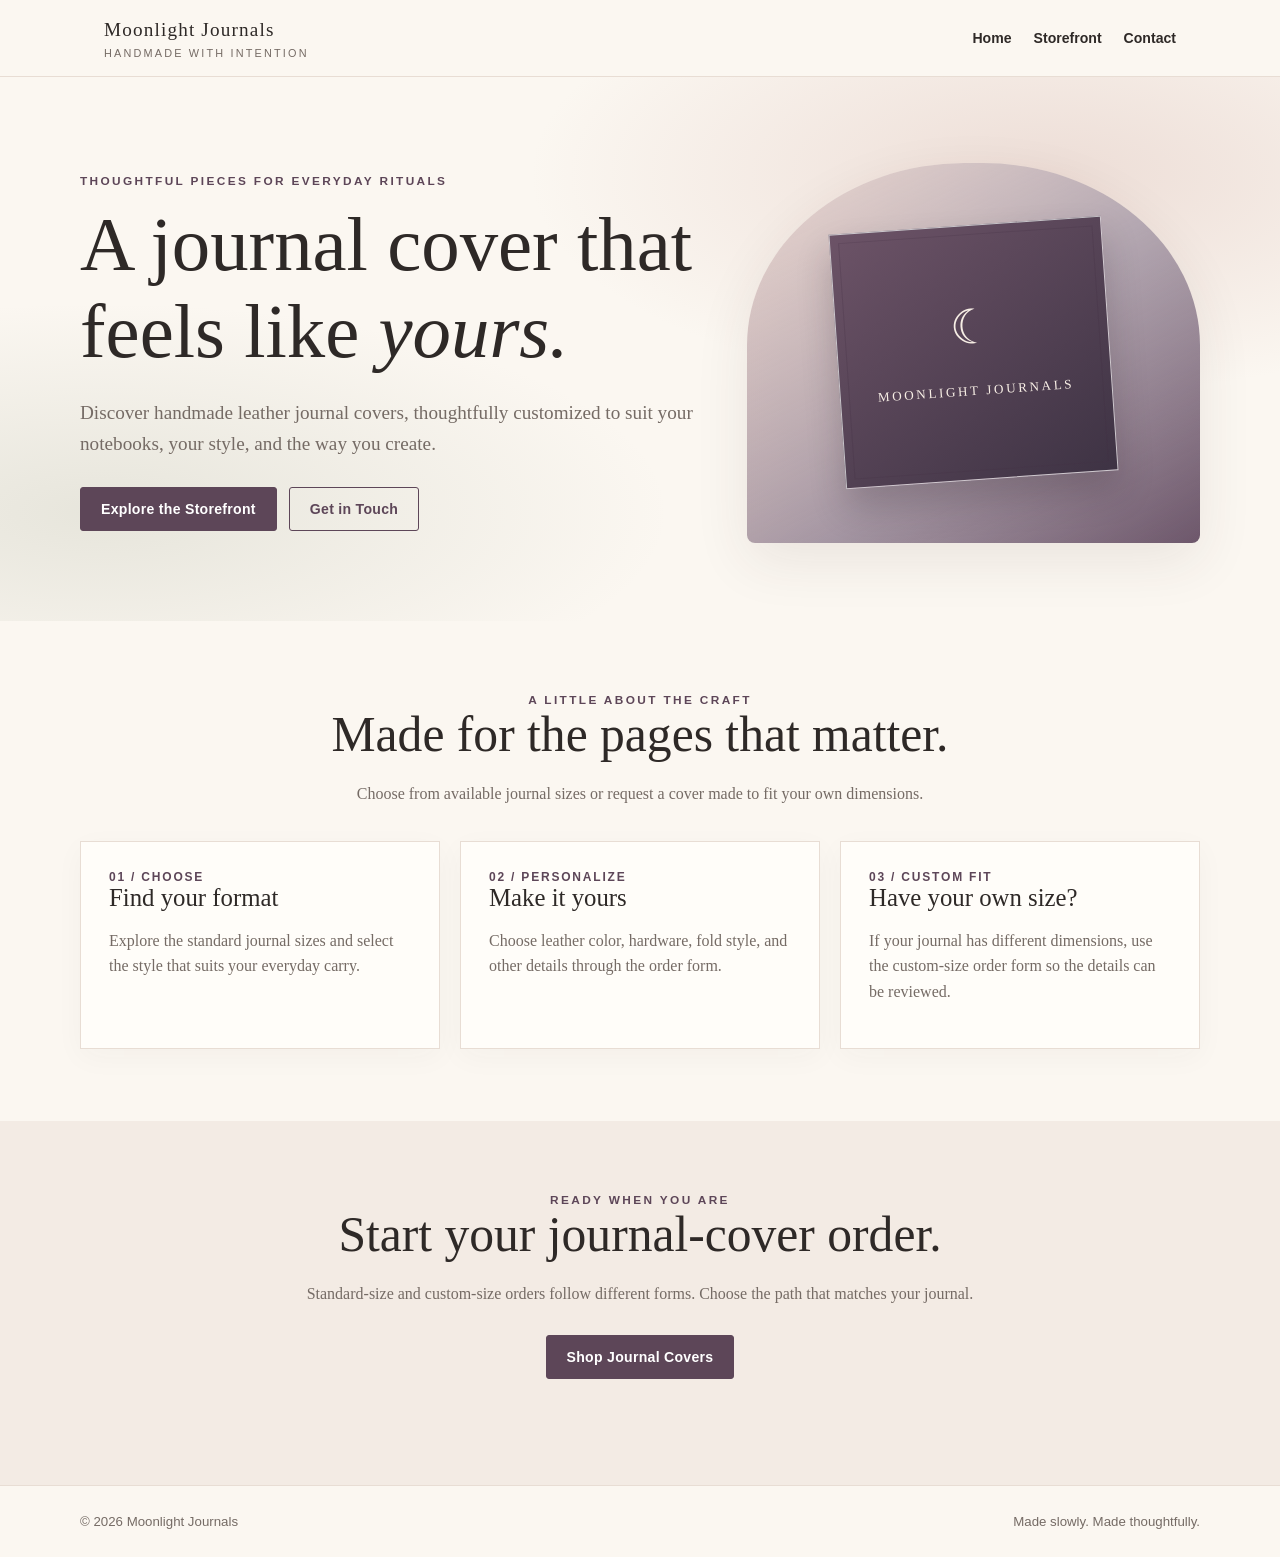
==== index.html @ db6a47b8 "Add files via upload" ====
<!DOCTYPE html>
<html lang="en">
<head>
  <meta charset="UTF-8">
  <meta name="viewport" content="width=device-width, initial-scale=1">
  <meta name="description" content="Handmade leather journal covers from Moonlight Journals.">
  <title>Home | Moonlight Journals</title>
  <link rel="stylesheet" href="styles.css">
</head>
<body>
  <header class="site-header">
    <div class="nav-wrap">
      <a class="brand" href="index.html">Moonlight Journals<small>Handmade with intention</small></a>
      <nav aria-label="Main navigation"><a href="index.html" aria-current="page">Home</a>
<a href="storefront.html">Storefront</a>
<a href="contact.html">Contact</a></nav>
    </div>
  </header>
  <main>

    <section class="hero">
      <div class="container hero-grid">
        <div>
          <div class="eyebrow">Thoughtful pieces for everyday rituals</div>
          <h1>A journal cover that feels like <em>yours.</em></h1>
          <p class="lead">Discover handmade leather journal covers, thoughtfully customized to suit your notebooks, your style, and the way you create.</p>
          <div class="button-row">
            <a class="button" href="storefront.html">Explore the Storefront</a>
            <a class="button secondary" href="contact.html">Get in Touch</a>
          </div>
        </div>
        <div class="hero-art" aria-label="Decorative illustration of a leather journal cover">
          <div class="art-card"><div><span class="moon">☾</span><br><span>Moonlight Journals</span></div></div>
        </div>
      </div>
    </section>
    <section class="section">
      <div class="container">
        <div class="section-heading">
          <div class="eyebrow">A little about the craft</div>
          <h2>Made for the pages that matter.</h2>
          <p>Choose from available journal sizes or request a cover made to fit your own dimensions.</p>
        </div>
        <div class="cards">
          <article class="card"><div class="number">01 / CHOOSE</div><h3>Find your format</h3><p>Explore the standard journal sizes and select the style that suits your everyday carry.</p></article>
          <article class="card"><div class="number">02 / PERSONALIZE</div><h3>Make it yours</h3><p>Choose leather color, hardware, fold style, and other details through the order form.</p></article>
          <article class="card"><div class="number">03 / CUSTOM FIT</div><h3>Have your own size?</h3><p>If your journal has different dimensions, use the custom-size order form so the details can be reviewed.</p></article>
        </div>
      </div>
    </section>
    <section class="section soft">
      <div class="container section-heading">
        <div class="eyebrow">Ready when you are</div>
        <h2>Start your journal-cover order.</h2>
        <p>Standard-size and custom-size orders follow different forms. Choose the path that matches your journal.</p>
        <div class="button-row" style="justify-content:center">
          <a class="button" href="storefront.html">Shop Journal Covers</a>
        </div>
      </div>
    </section>

  </main>
  <footer>
    <div class="container footer-inner">
      <span>© <span id="year"></span> Moonlight Journals</span>
      <span>Made slowly. Made thoughtfully.</span>
    </div>
  </footer>
  <script>document.getElementById("year").textContent = new Date().getFullYear();</script>
</body>
</html>
---- styles.css ----
:root {
  --ink: #2e2927;
  --muted: #756b65;
  --paper: #fbf7f1;
  --card: #fffdf9;
  --plum: #5d4658;
  --plum-dark: #453344;
  --rose: #d9b9b1;
  --line: #e8ddd4;
  --sage: #a7ad98;
  --shadow: 0 18px 55px rgba(62, 43, 49, .09);
}
* { box-sizing: border-box; }
html { scroll-behavior: smooth; }
body {
  margin: 0; color: var(--ink); background: var(--paper);
  font-family: Georgia, "Times New Roman", serif; line-height: 1.6;
}
a { color: inherit; }
.site-header {
  position: sticky; top: 0; z-index: 10; background: rgba(251,247,241,.96);
  border-bottom: 1px solid var(--line); backdrop-filter: blur(12px);
}
.nav-wrap {
  max-width: 1120px; margin: auto; padding: 15px 24px;
  display: flex; align-items: center; justify-content: space-between; gap: 24px;
}
.brand { text-decoration: none; font-size: 1.2rem; letter-spacing: .06em; }
.brand small { display: block; font:  .68rem/1.4 Arial, sans-serif; color: var(--muted); letter-spacing: .2em; text-transform: uppercase; }
nav { display: flex; gap: 22px; flex-wrap: wrap; }
nav a { text-decoration: none; font: 600 .88rem Arial, sans-serif; }
nav a:hover, a:hover { color: var(--plum); }
main { min-height: 65vh; }
.container { width: min(1120px, calc(100% - 40px)); margin: auto; }
.hero {
  padding: 86px 0 78px;
  background: radial-gradient(ellipse at 82% 18%, rgba(217,185,177,.42), transparent 35%),
              radial-gradient(ellipse at 8% 80%, rgba(167,173,152,.24), transparent 34%);
}
.hero-grid { display: grid; grid-template-columns: 1.15fr .85fr; gap: 54px; align-items: center; }
.eyebrow { color: var(--plum); font: 700 .74rem Arial, sans-serif; letter-spacing: .2em; text-transform: uppercase; }
h1, h2, h3 { font-weight: 400; line-height: 1.13; }
h1 { font-size: clamp(2.6rem, 6vw, 5.1rem); margin: 14px 0 22px; }
h2 { font-size: clamp(2rem, 4vw, 3.1rem); margin: 0 0 18px; }
h3 { font-size: 1.55rem; margin: 0 0 10px; }
.lead { font-size: 1.2rem; color: var(--muted); max-width: 620px; }
.button-row { display: flex; flex-wrap: wrap; gap: 12px; margin-top: 28px; }
.button {
  display: inline-flex; align-items: center; justify-content: center; gap: 8px;
  padding: 13px 20px; border-radius: 3px; border: 1px solid var(--plum);
  background: var(--plum); color: white; text-decoration: none;
  font: 700 .88rem Arial, sans-serif; letter-spacing: .02em; cursor: pointer;
}
.button:hover { background: var(--plum-dark); color: white; }
.button.secondary { background: transparent; color: var(--plum); }
.button.secondary:hover { background: #f1e7e2; }
.hero-art {
  min-height: 380px; border-radius: 48% 48% 8px 8px;
  background: linear-gradient(155deg, rgba(255,253,249,.45), rgba(93,70,88,.1)),
              radial-gradient(circle at 50% 36%, #ead9cf 0 18%, transparent 18.5%),
              linear-gradient(135deg, #d9b9b1, #9c8c9b 55%, #6f596d);
  display: grid; place-items: center; padding: 26px; box-shadow: var(--shadow);
}
.art-card {
  width: 68%; min-height: 255px; padding: 24px; border: 1px solid rgba(255,255,255,.7);
  outline: 1px solid rgba(69,51,68,.25); outline-offset: -10px;
  background: linear-gradient(145deg, #6c5367, #3e3344);
  color: #f7eee5; display: grid; place-items: center; text-align: center;
  box-shadow: 0 20px 35px rgba(36,24,34,.22); transform: rotate(-4deg);
}
.moon { font-size: 3rem; display: block; line-height: 1; }
.art-card span:last-child { font-size: .82rem; letter-spacing: .2em; text-transform: uppercase; }
.section { padding: 72px 0; }
.section.soft { background: #f3ebe4; }
.section-heading { max-width: 680px; margin: 0 auto 34px; text-align: center; }
.section-heading p { color: var(--muted); }
.cards { display: grid; grid-template-columns: repeat(3, 1fr); gap: 20px; }
.card {
  background: var(--card); border: 1px solid var(--line); padding: 28px;
  box-shadow: 0 8px 28px rgba(62,43,49,.035);
}
.card .number { color: var(--plum); font: 700 .75rem Arial, sans-serif; letter-spacing: .15em; }
.card p { color: var(--muted); }
.page-intro { padding: 64px 0 36px; }
.page-intro h1 { font-size: clamp(2.5rem, 5vw, 4.2rem); }
.page-intro p { color: var(--muted); max-width: 700px; font-size: 1.1rem; }
.notice {
  border-left: 4px solid var(--rose); padding: 16px 20px; background: #f4ebe5;
  color: #55464b; margin: 22px 0;
}
.order-grid { display: grid; grid-template-columns: repeat(2, 1fr); gap: 22px; margin: 25px 0 70px; }
.order-card { padding: 34px; border: 1px solid var(--line); background: var(--card); box-shadow: var(--shadow); }
.order-card p { color: var(--muted); }
.pill { display: inline-block; padding: 5px 10px; border-radius: 100px; background: #eee4eb; color: var(--plum); font: 700 .72rem Arial, sans-serif; letter-spacing: .07em; text-transform: uppercase; }
.form-shell { margin: 10px 0 70px; border: 1px solid var(--line); background: white; box-shadow: var(--shadow); overflow: hidden; border-radius: 8px; }
.form-shell iframe { display: block; width: 100%; min-height: 1200px; border: 0; }
.form-help { padding: 18px 22px; background: #f3ebe4; color: var(--muted); }
.contact-grid { display: grid; grid-template-columns: .8fr 1.2fr; gap: 24px; margin: 20px 0 70px; }
.contact-card { background: var(--card); border: 1px solid var(--line); padding: 30px; }
.contact-link { display: block; margin: 12px 0; font-family: Arial, sans-serif; overflow-wrap: anywhere; }
footer { border-top: 1px solid var(--line); padding: 28px 0; color: var(--muted); font: .83rem Arial, sans-serif; }
.footer-inner { display: flex; justify-content: space-between; flex-wrap: wrap; gap: 12px; }
.small { font: .82rem/1.6 Arial, sans-serif; color: var(--muted); }
@media (max-width: 760px) {
  .nav-wrap { align-items: flex-start; flex-direction: column; gap: 12px; }
  nav { gap: 15px; }
  .hero { padding: 55px 0; }
  .hero-grid, .cards, .order-grid, .contact-grid { grid-template-columns: 1fr; }
  .hero-art { min-height: 300px; }
  .art-card { min-height: 220px; }
  .section { padding: 52px 0; }
  .form-shell iframe { min-height: 1450px; }
}
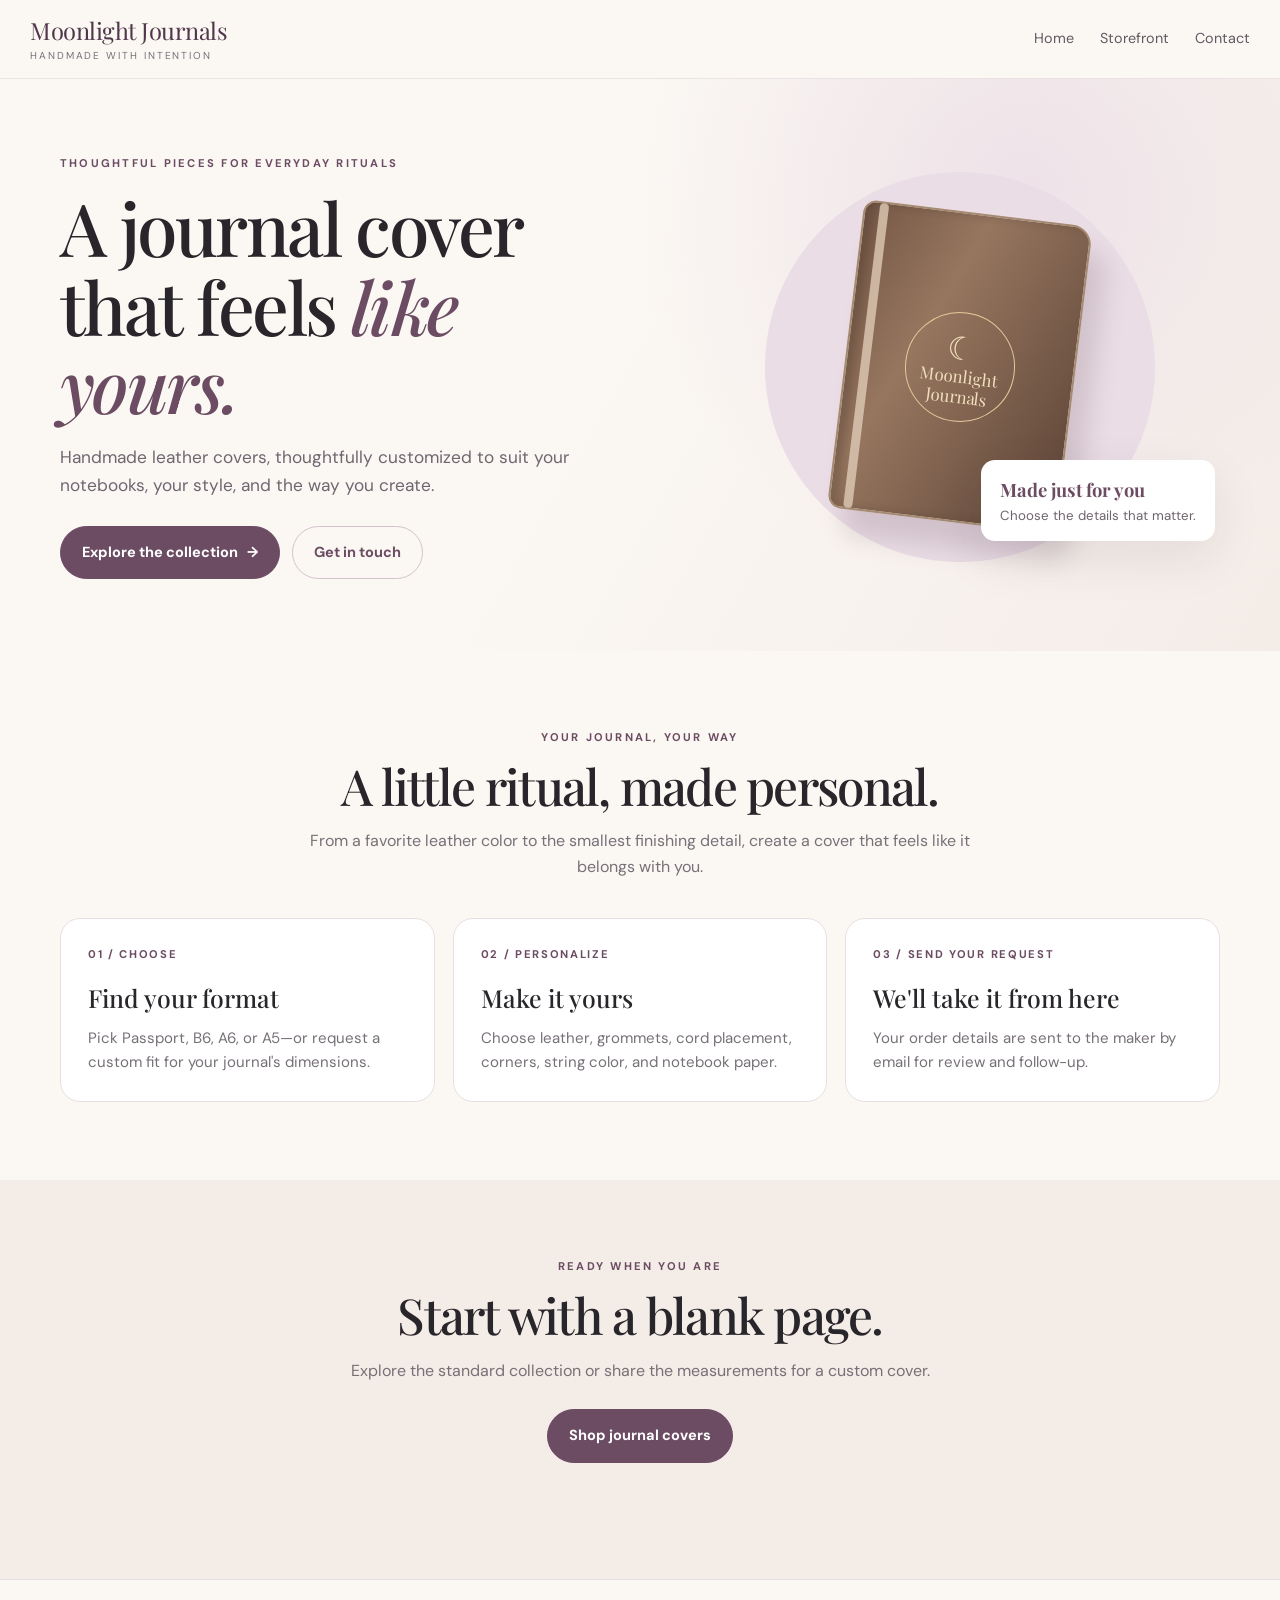
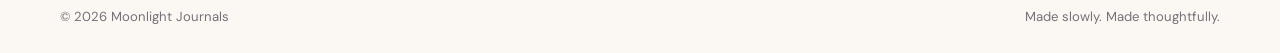
==== commit a3bfcefa: "Add files via upload" ====
--- a/index.html
+++ b/index.html
@@ -1,71 +1 @@
-<!DOCTYPE html>
-<html lang="en">
-<head>
-  <meta charset="UTF-8">
-  <meta name="viewport" content="width=device-width, initial-scale=1">
-  <meta name="description" content="Handmade leather journal covers from Moonlight Journals.">
-  <title>Home | Moonlight Journals</title>
-  <link rel="stylesheet" href="styles.css">
-</head>
-<body>
-  <header class="site-header">
-    <div class="nav-wrap">
-      <a class="brand" href="index.html">Moonlight Journals<small>Handmade with intention</small></a>
-      <nav aria-label="Main navigation"><a href="index.html" aria-current="page">Home</a>
-<a href="storefront.html">Storefront</a>
-<a href="contact.html">Contact</a></nav>
-    </div>
-  </header>
-  <main>
-
-    <section class="hero">
-      <div class="container hero-grid">
-        <div>
-          <div class="eyebrow">Thoughtful pieces for everyday rituals</div>
-          <h1>A journal cover that feels like <em>yours.</em></h1>
-          <p class="lead">Discover handmade leather journal covers, thoughtfully customized to suit your notebooks, your style, and the way you create.</p>
-          <div class="button-row">
-            <a class="button" href="storefront.html">Explore the Storefront</a>
-            <a class="button secondary" href="contact.html">Get in Touch</a>
-          </div>
-        </div>
-        <div class="hero-art" aria-label="Decorative illustration of a leather journal cover">
-          <div class="art-card"><div><span class="moon">☾</span><br><span>Moonlight Journals</span></div></div>
-        </div>
-      </div>
-    </section>
-    <section class="section">
-      <div class="container">
-        <div class="section-heading">
-          <div class="eyebrow">A little about the craft</div>
-          <h2>Made for the pages that matter.</h2>
-          <p>Choose from available journal sizes or request a cover made to fit your own dimensions.</p>
-        </div>
-        <div class="cards">
-          <article class="card"><div class="number">01 / CHOOSE</div><h3>Find your format</h3><p>Explore the standard journal sizes and select the style that suits your everyday carry.</p></article>
-          <article class="card"><div class="number">02 / PERSONALIZE</div><h3>Make it yours</h3><p>Choose leather color, hardware, fold style, and other details through the order form.</p></article>
-          <article class="card"><div class="number">03 / CUSTOM FIT</div><h3>Have your own size?</h3><p>If your journal has different dimensions, use the custom-size order form so the details can be reviewed.</p></article>
-        </div>
-      </div>
-    </section>
-    <section class="section soft">
-      <div class="container section-heading">
-        <div class="eyebrow">Ready when you are</div>
-        <h2>Start your journal-cover order.</h2>
-        <p>Standard-size and custom-size orders follow different forms. Choose the path that matches your journal.</p>
-        <div class="button-row" style="justify-content:center">
-          <a class="button" href="storefront.html">Shop Journal Covers</a>
-        </div>
-      </div>
-    </section>
-
-  </main>
-  <footer>
-    <div class="container footer-inner">
-      <span>© <span id="year"></span> Moonlight Journals</span>
-      <span>Made slowly. Made thoughtfully.</span>
-    </div>
-  </footer>
-  <script>document.getElementById("year").textContent = new Date().getFullYear();</script>
-</body>
-</html>
+<!doctype html><html lang="en"><head><meta charset="utf-8"><meta name="viewport" content="width=device-width,initial-scale=1"><meta name="description" content="Handmade leather journal covers, thoughtfully customized by Moonlight Journals."><title>Moonlight Journals | Handmade with intention</title><link rel="stylesheet" href="styles.css"></head><body><header class="site-header"><div class="nav-wrap"><a class="brand" href="index.html">Moonlight Journals<small>Handmade with intention</small></a><nav aria-label="Main navigation"><a href="index.html">Home</a><a href="storefront.html">Storefront</a><a href="contact.html">Contact</a></nav></div></header><main><section class="hero"><div class="container hero-grid"><div><div class="eyebrow">Thoughtful pieces for everyday rituals</div><h1 class="display">A journal cover that feels <em>like yours.</em></h1><p class="lead">Handmade leather covers, thoughtfully customized to suit your notebooks, your style, and the way you create.</p><div class="button-row"><a class="button" href="storefront.html">Explore the collection <span aria-hidden="true">→</span></a><a class="button secondary" href="contact.html">Get in touch</a></div></div><div class="hero-art" aria-label="Decorative illustration of a handmade leather journal"><div class="art-halo"></div><div class="journal-art"><div class="journal-stamp"><div><span>☾</span>Moonlight<br>Journals</div></div></div><div class="floating-note"><strong>Made just for you</strong>Choose the details that matter.</div></div></div></section><section class="section"><div class="container"><div class="section-heading"><div class="eyebrow">Your journal, your way</div><h2 class="display">A little ritual, made personal.</h2><p>From a favorite leather color to the smallest finishing detail, create a cover that feels like it belongs with you.</p></div><div class="cards"><article class="card"><div class="number">01 / CHOOSE</div><h3>Find your format</h3><p>Pick Passport, B6, A6, or A5—or request a custom fit for your journal's dimensions.</p></article><article class="card"><div class="number">02 / PERSONALIZE</div><h3>Make it yours</h3><p>Choose leather, grommets, cord placement, corners, string color, and notebook paper.</p></article><article class="card"><div class="number">03 / SEND YOUR REQUEST</div><h3>We'll take it from here</h3><p>Your order details are sent to the maker by email for review and follow-up.</p></article></div></div></section><section class="section soft"><div class="container section-heading"><div class="eyebrow">Ready when you are</div><h2 class="display">Start with a blank page.</h2><p>Explore the standard collection or share the measurements for a custom cover.</p><div class="button-row" style="justify-content:center"><a class="button" href="storefront.html">Shop journal covers</a></div></div></section></main><footer><div class="container footer-inner"><span>© <span class="year"></span> Moonlight Journals</span><span>Made slowly. Made thoughtfully.</span></div></footer><script>document.querySelectorAll('.year').forEach(el=>el.textContent=new Date().getFullYear());</script></body></html>
--- a/styles.css
+++ b/styles.css
@@ -1,113 +1,3 @@
-:root {
-  --ink: #2e2927;
-  --muted: #756b65;
-  --paper: #fbf7f1;
-  --card: #fffdf9;
-  --plum: #5d4658;
-  --plum-dark: #453344;
-  --rose: #d9b9b1;
-  --line: #e8ddd4;
-  --sage: #a7ad98;
-  --shadow: 0 18px 55px rgba(62, 43, 49, .09);
-}
-* { box-sizing: border-box; }
-html { scroll-behavior: smooth; }
-body {
-  margin: 0; color: var(--ink); background: var(--paper);
-  font-family: Georgia, "Times New Roman", serif; line-height: 1.6;
-}
-a { color: inherit; }
-.site-header {
-  position: sticky; top: 0; z-index: 10; background: rgba(251,247,241,.96);
-  border-bottom: 1px solid var(--line); backdrop-filter: blur(12px);
-}
-.nav-wrap {
-  max-width: 1120px; margin: auto; padding: 15px 24px;
-  display: flex; align-items: center; justify-content: space-between; gap: 24px;
-}
-.brand { text-decoration: none; font-size: 1.2rem; letter-spacing: .06em; }
-.brand small { display: block; font:  .68rem/1.4 Arial, sans-serif; color: var(--muted); letter-spacing: .2em; text-transform: uppercase; }
-nav { display: flex; gap: 22px; flex-wrap: wrap; }
-nav a { text-decoration: none; font: 600 .88rem Arial, sans-serif; }
-nav a:hover, a:hover { color: var(--plum); }
-main { min-height: 65vh; }
-.container { width: min(1120px, calc(100% - 40px)); margin: auto; }
-.hero {
-  padding: 86px 0 78px;
-  background: radial-gradient(ellipse at 82% 18%, rgba(217,185,177,.42), transparent 35%),
-              radial-gradient(ellipse at 8% 80%, rgba(167,173,152,.24), transparent 34%);
-}
-.hero-grid { display: grid; grid-template-columns: 1.15fr .85fr; gap: 54px; align-items: center; }
-.eyebrow { color: var(--plum); font: 700 .74rem Arial, sans-serif; letter-spacing: .2em; text-transform: uppercase; }
-h1, h2, h3 { font-weight: 400; line-height: 1.13; }
-h1 { font-size: clamp(2.6rem, 6vw, 5.1rem); margin: 14px 0 22px; }
-h2 { font-size: clamp(2rem, 4vw, 3.1rem); margin: 0 0 18px; }
-h3 { font-size: 1.55rem; margin: 0 0 10px; }
-.lead { font-size: 1.2rem; color: var(--muted); max-width: 620px; }
-.button-row { display: flex; flex-wrap: wrap; gap: 12px; margin-top: 28px; }
-.button {
-  display: inline-flex; align-items: center; justify-content: center; gap: 8px;
-  padding: 13px 20px; border-radius: 3px; border: 1px solid var(--plum);
-  background: var(--plum); color: white; text-decoration: none;
-  font: 700 .88rem Arial, sans-serif; letter-spacing: .02em; cursor: pointer;
-}
-.button:hover { background: var(--plum-dark); color: white; }
-.button.secondary { background: transparent; color: var(--plum); }
-.button.secondary:hover { background: #f1e7e2; }
-.hero-art {
-  min-height: 380px; border-radius: 48% 48% 8px 8px;
-  background: linear-gradient(155deg, rgba(255,253,249,.45), rgba(93,70,88,.1)),
-              radial-gradient(circle at 50% 36%, #ead9cf 0 18%, transparent 18.5%),
-              linear-gradient(135deg, #d9b9b1, #9c8c9b 55%, #6f596d);
-  display: grid; place-items: center; padding: 26px; box-shadow: var(--shadow);
-}
-.art-card {
-  width: 68%; min-height: 255px; padding: 24px; border: 1px solid rgba(255,255,255,.7);
-  outline: 1px solid rgba(69,51,68,.25); outline-offset: -10px;
-  background: linear-gradient(145deg, #6c5367, #3e3344);
-  color: #f7eee5; display: grid; place-items: center; text-align: center;
-  box-shadow: 0 20px 35px rgba(36,24,34,.22); transform: rotate(-4deg);
-}
-.moon { font-size: 3rem; display: block; line-height: 1; }
-.art-card span:last-child { font-size: .82rem; letter-spacing: .2em; text-transform: uppercase; }
-.section { padding: 72px 0; }
-.section.soft { background: #f3ebe4; }
-.section-heading { max-width: 680px; margin: 0 auto 34px; text-align: center; }
-.section-heading p { color: var(--muted); }
-.cards { display: grid; grid-template-columns: repeat(3, 1fr); gap: 20px; }
-.card {
-  background: var(--card); border: 1px solid var(--line); padding: 28px;
-  box-shadow: 0 8px 28px rgba(62,43,49,.035);
-}
-.card .number { color: var(--plum); font: 700 .75rem Arial, sans-serif; letter-spacing: .15em; }
-.card p { color: var(--muted); }
-.page-intro { padding: 64px 0 36px; }
-.page-intro h1 { font-size: clamp(2.5rem, 5vw, 4.2rem); }
-.page-intro p { color: var(--muted); max-width: 700px; font-size: 1.1rem; }
-.notice {
-  border-left: 4px solid var(--rose); padding: 16px 20px; background: #f4ebe5;
-  color: #55464b; margin: 22px 0;
-}
-.order-grid { display: grid; grid-template-columns: repeat(2, 1fr); gap: 22px; margin: 25px 0 70px; }
-.order-card { padding: 34px; border: 1px solid var(--line); background: var(--card); box-shadow: var(--shadow); }
-.order-card p { color: var(--muted); }
-.pill { display: inline-block; padding: 5px 10px; border-radius: 100px; background: #eee4eb; color: var(--plum); font: 700 .72rem Arial, sans-serif; letter-spacing: .07em; text-transform: uppercase; }
-.form-shell { margin: 10px 0 70px; border: 1px solid var(--line); background: white; box-shadow: var(--shadow); overflow: hidden; border-radius: 8px; }
-.form-shell iframe { display: block; width: 100%; min-height: 1200px; border: 0; }
-.form-help { padding: 18px 22px; background: #f3ebe4; color: var(--muted); }
-.contact-grid { display: grid; grid-template-columns: .8fr 1.2fr; gap: 24px; margin: 20px 0 70px; }
-.contact-card { background: var(--card); border: 1px solid var(--line); padding: 30px; }
-.contact-link { display: block; margin: 12px 0; font-family: Arial, sans-serif; overflow-wrap: anywhere; }
-footer { border-top: 1px solid var(--line); padding: 28px 0; color: var(--muted); font: .83rem Arial, sans-serif; }
-.footer-inner { display: flex; justify-content: space-between; flex-wrap: wrap; gap: 12px; }
-.small { font: .82rem/1.6 Arial, sans-serif; color: var(--muted); }
-@media (max-width: 760px) {
-  .nav-wrap { align-items: flex-start; flex-direction: column; gap: 12px; }
-  nav { gap: 15px; }
-  .hero { padding: 55px 0; }
-  .hero-grid, .cards, .order-grid, .contact-grid { grid-template-columns: 1fr; }
-  .hero-art { min-height: 300px; }
-  .art-card { min-height: 220px; }
-  .section { padding: 52px 0; }
-  .form-shell iframe { min-height: 1450px; }
-}
+@import url('https://fonts.googleapis.com/css2?family=DM+Sans:wght@400;500;600;700&family=Playfair+Display:ital,wght@0,500;0,600;1,500;1,600&display=swap');
+:root{--ink:#29262b;--muted:#777078;--plum:#6c4c63;--plum-dark:#51374b;--rose:#eadde5;--paper:#fbf8f4;--cream:#f3ece4;--sage:#718779;--line:#e7dfe3;--white:#fff;--gold:#c8a66b;--shadow:0 18px 50px rgba(56,38,51,.09)}
+*{box-sizing:border-box}html{scroll-behavior:smooth}body{margin:0;background:var(--paper);color:var(--ink);font-family:'DM Sans',sans-serif;line-height:1.6}a{color:inherit}button,input,select,textarea{font:inherit}img{max-width:100%}.container{width:min(1160px,calc(100% - 40px));margin-inline:auto}.site-header{position:sticky;top:0;z-index:20;background:rgba(251,248,244,.93);backdrop-filter:blur(14px);border-bottom:1px solid rgba(108,76,99,.12)}.nav-wrap{width:min(1220px,calc(100% - 40px));margin:auto;min-height:78px;display:flex;align-items:center;justify-content:space-between;gap:24px}.brand{font-family:'Playfair Display',serif;font-size:1.48rem;text-decoration:none;line-height:1.15;color:var(--plum-dark);letter-spacing:-.02em}.brand small{display:block;font-family:'DM Sans',sans-serif;font-size:.63rem;letter-spacing:.19em;text-transform:uppercase;color:var(--muted);margin-top:6px}.nav-wrap nav{display:flex;align-items:center;gap:26px}.nav-wrap nav a{text-decoration:none;font-size:.9rem;color:#625a62}.nav-wrap nav a:hover,.nav-wrap nav a[aria-current=page]{color:var(--plum);font-weight:700}.nav-cta{border:1px solid #d8c5d2;padding:10px 16px;border-radius:999px}.eyebrow{font-size:.7rem;letter-spacing:.2em;text-transform:uppercase;color:var(--plum);font-weight:700}.display{font-family:'Playfair Display',serif;font-weight:500;letter-spacing:-.035em;line-height:1.08}.button{display:inline-flex;align-items:center;justify-content:center;gap:9px;padding:14px 21px;border-radius:999px;background:var(--plum);color:#fff;text-decoration:none;border:1px solid var(--plum);font-weight:700;font-size:.91rem;cursor:pointer;transition:.2s}.button:hover{background:var(--plum-dark);transform:translateY(-1px)}.button.secondary{background:transparent;color:var(--plum);border-color:#d4c2cf}.button.secondary:hover{background:#f2e8ef}.button-row{display:flex;flex-wrap:wrap;gap:12px;margin-top:26px}.hero{padding:76px 0 72px;background:radial-gradient(circle at 80% 20%,#eee2e8 0,transparent 35%),linear-gradient(120deg,#fbf8f4 45%,#f4ece7)}.hero-grid{display:grid;grid-template-columns:1.05fr .95fr;align-items:center;gap:64px}.hero h1{font-size:clamp(3rem,5.7vw,5.4rem);margin:15px 0 20px;max-width:690px}.hero h1 em{color:var(--plum);font-weight:500}.lead{font-size:1.08rem;color:#6f6670;max-width:560px}.hero-art{min-height:400px;position:relative;display:grid;place-items:center}.art-halo{position:absolute;width:min(390px,85%);aspect-ratio:1;border-radius:50%;background:#eadde5}.journal-art{position:relative;width:230px;height:310px;border-radius:13px 20px 20px 13px;background:linear-gradient(115deg,#755846,#96765f 35%,#5d4437 100%);box-shadow:18px 25px 25px #6d536333, inset 8px 0 8px #3b2a2440;transform:rotate(7deg);display:grid;place-items:center;border:2px solid #a58a72}.journal-art:before{content:'';position:absolute;left:14px;top:0;bottom:0;width:9px;background:#dfcbb6;opacity:.8;border-radius:4px}.journal-stamp{width:110px;height:110px;border:1px solid #e4c99a;border-radius:50%;display:grid;place-items:center;color:#f1dfbc;text-align:center;font-family:'Playfair Display',serif;font-size:1.05rem;line-height:1.2}.journal-stamp span{font-size:2rem;display:block}.floating-note{position:absolute;right:1%;bottom:26px;background:white;padding:15px 19px;border-radius:14px;box-shadow:var(--shadow);font-size:.83rem;color:#6e646c}.floating-note strong{display:block;color:var(--plum);font-family:'Playfair Display',serif;font-size:1.15rem}.section{padding:78px 0}.section.soft{background:#f3ece7}.section-heading{text-align:center;max-width:680px;margin:0 auto 38px}.section-heading h2{font-size:clamp(2rem,4vw,3.1rem);margin:12px 0}.section-heading p{color:var(--muted)}.cards{display:grid;grid-template-columns:repeat(3,1fr);gap:18px}.card{padding:27px;border:1px solid var(--line);border-radius:20px;background:#fff}.number{font-size:.7rem;letter-spacing:.15em;color:var(--plum);font-weight:700}.card h3{font-family:'Playfair Display',serif;font-size:1.55rem;font-weight:500;margin:15px 0 8px}.card p{margin:0;color:var(--muted);font-size:.94rem}.page-hero{padding:54px 0 30px}.page-hero h1{font-size:clamp(2.6rem,5vw,4.1rem);margin:10px 0 12px}.page-hero p{max-width:720px;color:var(--muted)}.notice{background:#f3e9ef;border:1px solid #e6d5e1;padding:15px 18px;border-radius:14px;color:#5f4c5a;font-size:.9rem;margin-top:22px}.store-grid{display:grid;grid-template-columns:repeat(2,1fr);gap:22px;padding:24px 0 78px}.product-card{background:#fff;border:1px solid var(--line);border-radius:24px;overflow:hidden;box-shadow:0 7px 24px #46334308;display:flex;flex-direction:column}.product-visual{min-height:235px;display:grid;place-items:center;position:relative;background:linear-gradient(140deg,#eee1e7,#f7f0e9)}.product-visual.custom{background:linear-gradient(140deg,#e5e9e1,#f4eee6)}.mini-journal{width:118px;height:155px;border-radius:8px 13px 13px 8px;background:linear-gradient(120deg,#607d6b,#799582 40%,#4e6958);box-shadow:10px 15px 15px #453d3a22,inset 5px 0 4px #344d3d55;transform:rotate(-7deg);border:1px solid #90a394;position:relative}.mini-journal:before{content:'☾';position:absolute;inset:0;display:grid;place-items:center;font-size:2.6rem;color:#e8d7b0;font-family:serif}.mini-journal.brown{background:linear-gradient(120deg,#92745a,#b08e6c 40%,#74543e);border-color:#b79b7b}.mini-journal.brown:before{content:'✦'}.visual-label{position:absolute;left:20px;top:18px;font-size:.67rem;letter-spacing:.16em;text-transform:uppercase;color:#796c75}.product-body{padding:26px;display:flex;flex:1;flex-direction:column}.product-body h2{font:500 1.8rem 'Playfair Display',serif;margin:4px 0 6px}.product-body p{color:var(--muted);margin:0 0 16px}.price-list{display:grid;grid-template-columns:1fr 1fr;gap:9px;margin:6px 0 22px}.price-pill{padding:10px 12px;border-radius:10px;background:#faf6f3;border:1px solid #efe6e1;font-size:.88rem;display:flex;justify-content:space-between;gap:10px}.price-pill strong{color:var(--plum)}.product-body .button{margin-top:auto;align-self:flex-start}.small{font-size:.83rem;color:var(--muted)}footer{padding:26px 0;border-top:1px solid var(--line);color:var(--muted);font-size:.82rem}.footer-inner{display:flex;justify-content:space-between;gap:16px;flex-wrap:wrap}.form-page{padding:36px 0 80px}.checkout-layout{display:grid;grid-template-columns:minmax(0,1fr) 310px;gap:25px;align-items:start}.checkout-main{min-width:0}.checkout-heading{margin-bottom:25px}.checkout-heading h1{font:500 clamp(2.3rem,4.5vw,3.6rem) 'Playfair Display',serif;margin:7px 0}.checkout-heading p{color:var(--muted);margin:0}.steps{display:flex;align-items:center;gap:8px;margin:22px 0 0}.step-dot{width:28px;height:28px;border-radius:50%;background:#e9dce5;color:var(--plum);display:grid;place-items:center;font-size:.78rem;font-weight:700}.step-line{height:1px;width:40px;background:#d8c7d2}.form-card{background:#fff;border:1px solid var(--line);border-radius:20px;padding:clamp(20px,4vw,32px);box-shadow:0 8px 28px #48374707;margin-bottom:17px}.form-card h2{font:500 1.55rem 'Playfair Display',serif;margin:0 0 5px}.form-card .section-sub{font-size:.88rem;color:var(--muted);margin:0 0 22px}.field-grid{display:grid;grid-template-columns:1fr 1fr;gap:18px}.field{min-width:0;margin-bottom:17px}.field:last-child{margin-bottom:0}.field label,.field legend{display:block;font-size:.88rem;font-weight:700;margin-bottom:8px}.required{color:#b45262}.field input:not([type=radio]):not([type=checkbox]),.field select,.field textarea{width:100%;border:1px solid #dcd3da;border-radius:11px;padding:13px 14px;background:#fff;color:var(--ink);outline:none}.field input:focus,.field select:focus,.field textarea:focus{border-color:#98738f;box-shadow:0 0 0 3px #eadde5}.field textarea{min-height:108px;resize:vertical}.hint{font-size:.79rem;color:var(--muted);margin:7px 0 0}.option-grid{display:grid;grid-template-columns:repeat(2,minmax(0,1fr));gap:10px}.option-grid.three{grid-template-columns:repeat(3,minmax(0,1fr))}.choice{position:relative;display:flex;align-items:center;gap:10px;border:1px solid #e4dce2;border-radius:12px;padding:12px;background:#fff;cursor:pointer;min-height:48px;transition:.15s}.choice:hover{border-color:#bda5b8;background:#fdfafd}.choice:has(input:checked){border-color:var(--plum);background:#f5edf3;box-shadow:inset 0 0 0 1px var(--plum)}.choice input{accent-color:var(--plum);flex:0 0 auto}.choice .choice-copy{display:flex;flex-direction:column;line-height:1.3}.choice small{font-size:.75rem;color:var(--muted);margin-top:4px}.swatch{width:24px;height:24px;flex:0 0 24px;border-radius:50%;border:1px solid #0000001b;box-shadow:inset 0 0 0 2px #ffffff60}.swatch.square{border-radius:7px}.swatch-option{min-height:63px}.swatch-option .choice-copy{font-size:.85rem}.swatch-option input{margin-left:auto}.summary-card{position:sticky;top:100px;background:#f3ece7;border-radius:20px;padding:24px;border:1px solid #e8ddd7}.summary-card h2{font:500 1.5rem 'Playfair Display',serif;margin:0 0 17px}.summary-line{display:flex;justify-content:space-between;gap:14px;font-size:.87rem;padding:10px 0;border-bottom:1px solid #e1d4d0}.summary-line span:first-child{color:#71656c}.summary-line strong{text-align:right}.summary-total{font:500 1.4rem 'Playfair Display',serif;display:flex;justify-content:space-between;margin:17px 0 8px}.summary-card .small{line-height:1.55}.summary-card .button{width:100%;margin-top:16px}.check-row{display:flex;align-items:flex-start;gap:10px;font-size:.88rem}.check-row input{margin-top:5px;accent-color:var(--plum)}.form-actions{display:flex;justify-content:space-between;align-items:center;gap:14px;margin-top:20px}.submit-message{display:none;margin:0 0 18px;padding:15px 17px;border-radius:12px;background:#eaf1eb;border:1px solid #cbdccc;color:#3c5d47}.submit-message.error{background:#fbebeb;border-color:#e9caca;color:#8a3f48}.hidden{display:none!important}.contact-grid{display:grid;grid-template-columns:.8fr 1.2fr;gap:28px;padding-bottom:80px}.contact-panel{background:#f1e7ee;border-radius:22px;padding:30px}.contact-panel h2{font:500 1.8rem 'Playfair Display',serif}.contact-panel a{color:var(--plum)}.contact-form{background:#fff;border:1px solid var(--line);border-radius:22px;padding:30px}.sr-only{position:absolute;width:1px;height:1px;padding:0;margin:-1px;overflow:hidden;clip:rect(0,0,0,0);white-space:nowrap;border:0}.honeypot{position:absolute;left:-10000px;top:auto;width:1px;height:1px;overflow:hidden}@media(max-width:850px){.hero-grid{grid-template-columns:1fr;gap:22px}.hero-art{min-height:320px}.hero{padding-top:52px}.cards{grid-template-columns:1fr}.checkout-layout{grid-template-columns:1fr}.summary-card{position:static;order:-1}.summary-card .button{max-width:420px}.contact-grid{grid-template-columns:1fr}}@media(max-width:600px){.container,.nav-wrap{width:min(100% - 28px,1160px)}.nav-wrap{min-height:72px;align-items:flex-start;padding:13px 0;flex-direction:column;gap:10px}.nav-wrap nav{width:100%;gap:17px;overflow:auto;padding-bottom:3px}.nav-wrap nav a{font-size:.82rem;white-space:nowrap}.nav-cta{display:none}.hero h1{font-size:3.1rem}.hero-art{min-height:285px}.journal-art{width:185px;height:250px}.floating-note{right:0;bottom:4px}.section{padding:56px 0}.store-grid{grid-template-columns:1fr;padding-bottom:54px}.page-hero{padding-top:40px}.field-grid{grid-template-columns:1fr;gap:0}.option-grid.three{grid-template-columns:repeat(2,minmax(0,1fr))}.price-list{grid-template-columns:1fr}.form-page{padding-top:28px}.form-card{padding:21px 17px}.summary-card{padding:20px}.form-actions{align-items:stretch;flex-direction:column}.form-actions .button{width:100%}.footer-inner{flex-direction:column;gap:5px}}
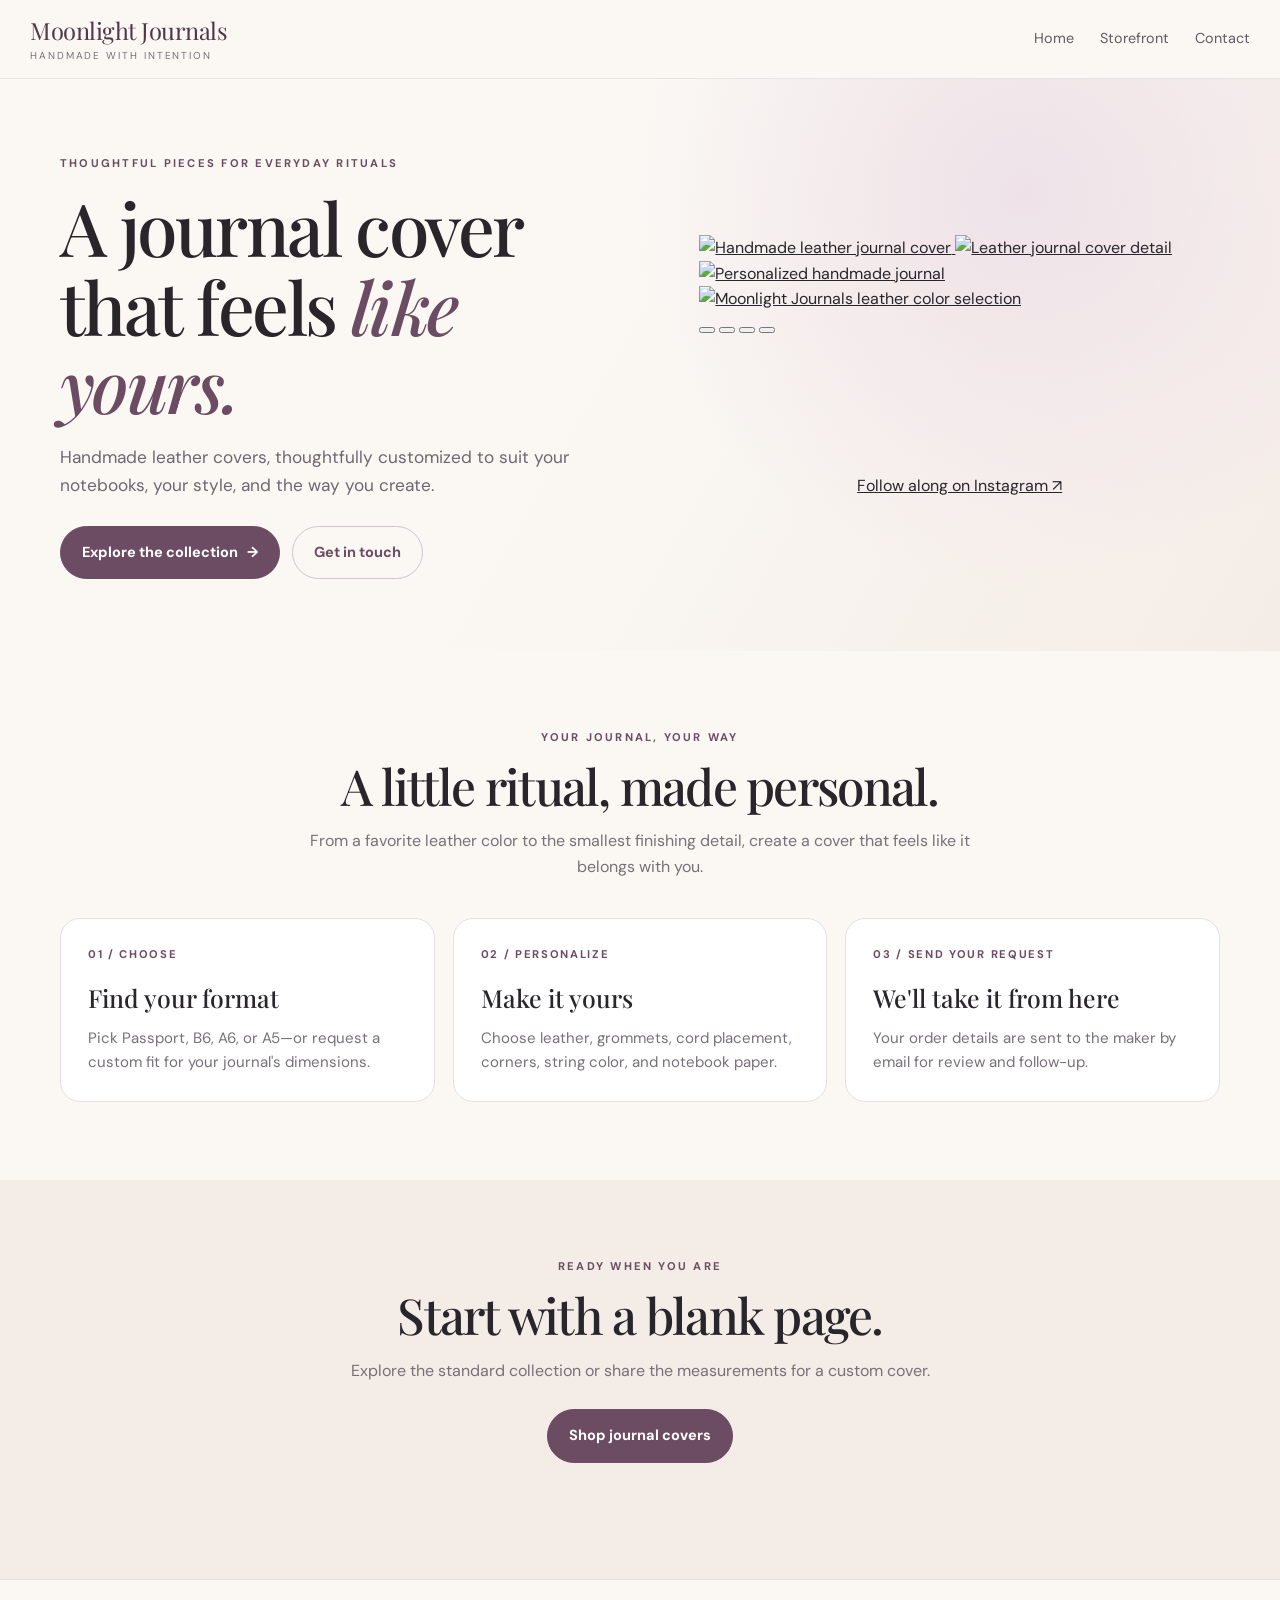
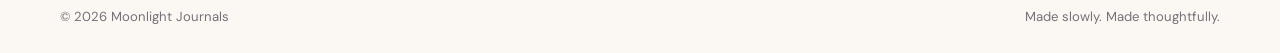
==== commit 42c93e84: "Update index.html" ====
--- a/index.html
+++ b/index.html
@@ -1 +1,216 @@
-<!doctype html><html lang="en"><head><meta charset="utf-8"><meta name="viewport" content="width=device-width,initial-scale=1"><meta name="description" content="Handmade leather journal covers, thoughtfully customized by Moonlight Journals."><title>Moonlight Journals | Handmade with intention</title><link rel="stylesheet" href="styles.css"></head><body><header class="site-header"><div class="nav-wrap"><a class="brand" href="index.html">Moonlight Journals<small>Handmade with intention</small></a><nav aria-label="Main navigation"><a href="index.html">Home</a><a href="storefront.html">Storefront</a><a href="contact.html">Contact</a></nav></div></header><main><section class="hero"><div class="container hero-grid"><div><div class="eyebrow">Thoughtful pieces for everyday rituals</div><h1 class="display">A journal cover that feels <em>like yours.</em></h1><p class="lead">Handmade leather covers, thoughtfully customized to suit your notebooks, your style, and the way you create.</p><div class="button-row"><a class="button" href="storefront.html">Explore the collection <span aria-hidden="true">→</span></a><a class="button secondary" href="contact.html">Get in touch</a></div></div><div class="hero-art" aria-label="Decorative illustration of a handmade leather journal"><div class="art-halo"></div><div class="journal-art"><div class="journal-stamp"><div><span>☾</span>Moonlight<br>Journals</div></div></div><div class="floating-note"><strong>Made just for you</strong>Choose the details that matter.</div></div></div></section><section class="section"><div class="container"><div class="section-heading"><div class="eyebrow">Your journal, your way</div><h2 class="display">A little ritual, made personal.</h2><p>From a favorite leather color to the smallest finishing detail, create a cover that feels like it belongs with you.</p></div><div class="cards"><article class="card"><div class="number">01 / CHOOSE</div><h3>Find your format</h3><p>Pick Passport, B6, A6, or A5—or request a custom fit for your journal's dimensions.</p></article><article class="card"><div class="number">02 / PERSONALIZE</div><h3>Make it yours</h3><p>Choose leather, grommets, cord placement, corners, string color, and notebook paper.</p></article><article class="card"><div class="number">03 / SEND YOUR REQUEST</div><h3>We'll take it from here</h3><p>Your order details are sent to the maker by email for review and follow-up.</p></article></div></div></section><section class="section soft"><div class="container section-heading"><div class="eyebrow">Ready when you are</div><h2 class="display">Start with a blank page.</h2><p>Explore the standard collection or share the measurements for a custom cover.</p><div class="button-row" style="justify-content:center"><a class="button" href="storefront.html">Shop journal covers</a></div></div></section></main><footer><div class="container footer-inner"><span>© <span class="year"></span> Moonlight Journals</span><span>Made slowly. Made thoughtfully.</span></div></footer><script>document.querySelectorAll('.year').forEach(el=>el.textContent=new Date().getFullYear());</script></body></html>+<!doctype html><html lang="en"><head><meta charset="utf-8">
+  <meta name="viewport" content="width=device-width,initial-scale=1">
+  <meta name="description" content="Handmade leather journal covers, thoughtfully customized by Moonlight Journals.">
+  <title>Moonlight Journals | Handmade with intention</title><link rel="stylesheet" href="styles.css"></head>
+  <body>
+    <header class="site-header"><div class="nav-wrap"><a class="brand" href="index.html">Moonlight Journals<small>Handmade with intention</small></a>
+    <nav aria-label="Main navigation"><a href="index.html">Home</a><a href="storefront.html">Storefront</a><a href="contact.html">Contact</a></nav></div>
+  </header>
+    <main><section class="hero">
+      <div class="container hero-grid"><div>
+        <div class="eyebrow">Thoughtful pieces for everyday rituals</div>
+        <h1 class="display">A journal cover that feels <em>like yours.</em></h1>
+        <p class="lead">Handmade leather covers, thoughtfully customized to suit your notebooks, your style, and the way you create.</p>
+        <div class="button-row"><a class="button" href="storefront.html">Explore the collection <span aria-hidden="true">→</span></a>
+          <a class="button secondary" href="contact.html">Get in touch</a></div></div>
+        
+
+<div class="hero-art instagram-hero">
+  <div
+    class="instagram-carousel"
+    id="instagram-carousel"
+    aria-label="Moonlight Journals photo gallery"
+  >
+    <a
+      class="instagram-slide is-active"
+      href="https://www.instagram.com/moonlightjournals.co/"
+      target="_blank"
+      rel="noopener noreferrer"
+      aria-label="View Moonlight Journals on Instagram"
+    >
+      <img
+        src="images/instagram-1.jpg"
+        alt="Handmade leather journal cover"
+      >
+    </a>
+
+    <a
+      class="instagram-slide"
+      href="https://www.instagram.com/moonlightjournals.co/"
+      target="_blank"
+      rel="noopener noreferrer"
+      aria-label="View Moonlight Journals on Instagram"
+    >
+      <img
+        src="images/instagram-2.jpg"
+        alt="Leather journal cover detail"
+      >
+    </a>
+
+    <a
+      class="instagram-slide"
+      href="https://www.instagram.com/moonlightjournals.co/"
+      target="_blank"
+      rel="noopener noreferrer"
+      aria-label="View Moonlight Journals on Instagram"
+    >
+      <img
+        src="images/instagram-3.jpg"
+        alt="Personalized handmade journal"
+      >
+    </a>
+
+    <a
+      class="instagram-slide"
+      href="https://www.instagram.com/moonlightjournals.co/"
+      target="_blank"
+      rel="noopener noreferrer"
+      aria-label="View Moonlight Journals on Instagram"
+    >
+      <img
+        src="images/instagram-4.jpg"
+        alt="Moonlight Journals leather color selection"
+      >
+    </a>
+
+    <div class="instagram-dots" aria-label="Choose a photo">
+      <button class="instagram-dot is-active"
+        type="button" aria-label="Show photo 1"
+        aria-pressed="true"></button>
+      <button class="instagram-dot"
+        type="button" aria-label="Show photo 2"
+        aria-pressed="false"></button>
+      <button class="instagram-dot"
+        type="button" aria-label="Show photo 3"
+        aria-pressed="false"></button>
+      <button class="instagram-dot"
+        type="button" aria-label="Show photo 4"
+        aria-pressed="false"></button>
+    </div>
+  </div>
+
+  <a
+    class="instagram-follow"
+    href="https://www.instagram.com/moonlightjournals.co/"
+    target="_blank"
+    rel="noopener noreferrer"
+  >
+    Follow along on Instagram ↗
+  </a>
+</div>
+
+
+        
+    </section>
+      <section class="section">
+        <div class="container">
+          <div class="section-heading">
+            <div class="eyebrow">Your journal, your way</div>
+            <h2 class="display">A little ritual, made personal.</h2>
+            <p>From a favorite leather color to the smallest finishing detail, create a cover that feels like it belongs with you.</p>
+          </div>
+          
+          <div class="cards">
+            <article class="card">
+            <div class="number">01 / CHOOSE</div>
+            <h3>Find your format</h3>
+            <p>Pick Passport, B6, A6, or A5—or request a custom fit for your journal's dimensions.</p>
+          </article>
+            
+            <article class="card">
+              <div class="number">02 / PERSONALIZE</div>
+              <h3>Make it yours</h3>
+              <p>Choose leather, grommets, cord placement, corners, string color, and notebook paper.</p>
+            </article>
+            
+            <article class="card">
+              <div class="number">03 / SEND YOUR REQUEST</div>
+              <h3>We'll take it from here</h3>
+              <p>Your order details are sent to the maker by email for review and follow-up.</p></article></div></div>
+      </section>
+      
+      <section class="section soft">
+        <div class="container section-heading">
+          <div class="eyebrow">Ready when you are</div>
+          <h2 class="display">Start with a blank page.</h2>
+          <p>Explore the standard collection or share the measurements for a custom cover.</p>
+          <div class="button-row" style="justify-content:center">
+            <a class="button" href="storefront.html">Shop journal covers</a></div></div>
+      </section>
+    </main>
+    <footer>
+      <div class="container footer-inner">
+        <span>© <span class="year"></span> Moonlight Journals</span><span>Made slowly. Made thoughtfully.</span></div>
+    </footer>
+    
+    <script>document.querySelectorAll('.year').forEach(el=>el.textContent=new Date().getFullYear());
+  (() => {
+  const carousel = document.getElementById("instagram-carousel");
+  if (!carousel) return;
+
+  const slides = Array.from(
+    carousel.querySelectorAll(".instagram-slide")
+  );
+  const dots = Array.from(
+    carousel.querySelectorAll(".instagram-dot")
+  );
+
+  if (!slides.length || slides.length !== dots.length) return;
+
+  let current = 0;
+  let timer;
+
+  function showSlide(index) {
+    current = (index + slides.length) % slides.length;
+
+    slides.forEach((slide, i) => {
+      const active = i === current;
+      slide.classList.toggle("is-active", active);
+
+      if (active) {
+        slide.removeAttribute("aria-hidden");
+      } else {
+        slide.setAttribute("aria-hidden", "true");
+      }
+    });
+
+    dots.forEach((dot, i) => {
+      const active = i === current;
+      dot.classList.toggle("is-active", active);
+      dot.setAttribute("aria-pressed", String(active));
+    });
+  }
+
+  function stopRotation() {
+    window.clearInterval(timer);
+  }
+
+  function startRotation() {
+    stopRotation();
+
+    if (
+      window.matchMedia("(prefers-reduced-motion: reduce)").matches
+    ) return;
+
+    timer = window.setInterval(() => {
+      showSlide(current + 1);
+    }, 4500);
+  }
+
+  dots.forEach((dot, index) => {
+    dot.addEventListener("click", () => {
+      showSlide(index);
+      startRotation();
+    });
+  });
+
+  carousel.addEventListener("mouseenter", stopRotation);
+  carousel.addEventListener("mouseleave", startRotation);
+  carousel.addEventListener("focusin", stopRotation);
+  carousel.addEventListener("focusout", startRotation);
+
+  showSlide(0);
+  startRotation();
+})();
+      </script>
+  </body></html>
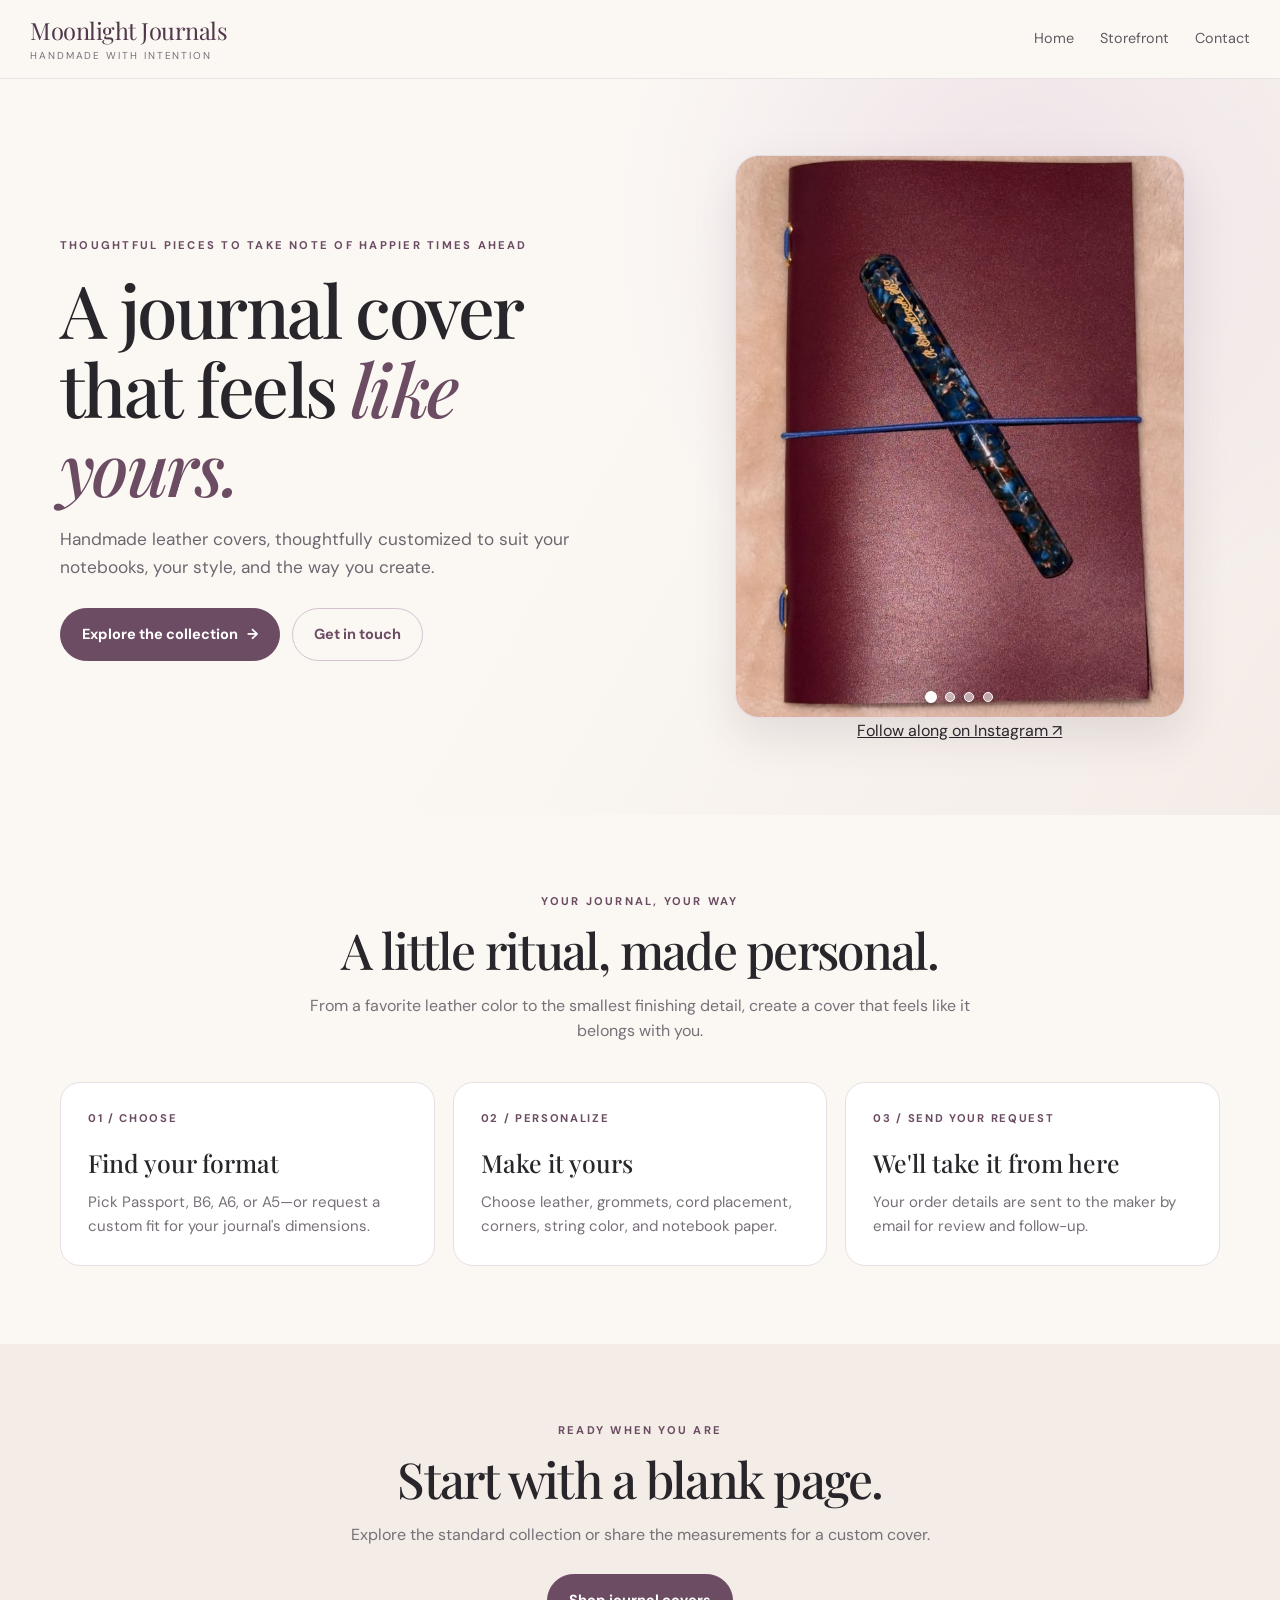
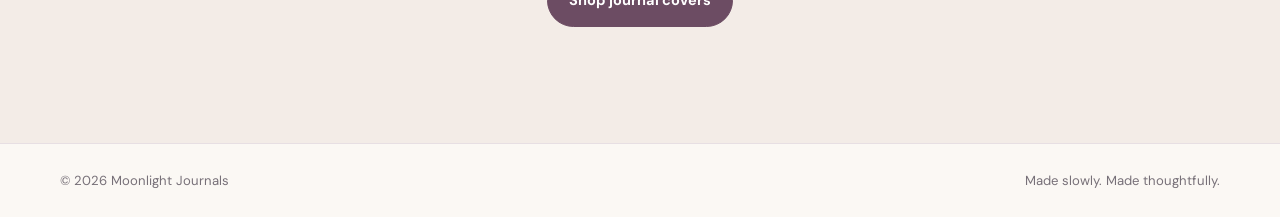
==== commit 8817cb88: "Update index.html" ====
--- a/index.html
+++ b/index.html
@@ -8,7 +8,7 @@
   </header>
     <main><section class="hero">
       <div class="container hero-grid"><div>
-        <div class="eyebrow">Thoughtful pieces for everyday rituals</div>
+        <div class="eyebrow">Thoughtful pieces to take note of happier times ahead</div>
         <h1 class="display">A journal cover that feels <em>like yours.</em></h1>
         <p class="lead">Handmade leather covers, thoughtfully customized to suit your notebooks, your style, and the way you create.</p>
         <div class="button-row"><a class="button" href="storefront.html">Explore the collection <span aria-hidden="true">→</span></a>
--- a/styles.css
+++ b/styles.css
@@ -1,3 +1,152 @@
 @import url('https://fonts.googleapis.com/css2?family=DM+Sans:wght@400;500;600;700&family=Playfair+Display:ital,wght@0,500;0,600;1,500;1,600&display=swap');
 :root{--ink:#29262b;--muted:#777078;--plum:#6c4c63;--plum-dark:#51374b;--rose:#eadde5;--paper:#fbf8f4;--cream:#f3ece4;--sage:#718779;--line:#e7dfe3;--white:#fff;--gold:#c8a66b;--shadow:0 18px 50px rgba(56,38,51,.09)}
 *{box-sizing:border-box}html{scroll-behavior:smooth}body{margin:0;background:var(--paper);color:var(--ink);font-family:'DM Sans',sans-serif;line-height:1.6}a{color:inherit}button,input,select,textarea{font:inherit}img{max-width:100%}.container{width:min(1160px,calc(100% - 40px));margin-inline:auto}.site-header{position:sticky;top:0;z-index:20;background:rgba(251,248,244,.93);backdrop-filter:blur(14px);border-bottom:1px solid rgba(108,76,99,.12)}.nav-wrap{width:min(1220px,calc(100% - 40px));margin:auto;min-height:78px;display:flex;align-items:center;justify-content:space-between;gap:24px}.brand{font-family:'Playfair Display',serif;font-size:1.48rem;text-decoration:none;line-height:1.15;color:var(--plum-dark);letter-spacing:-.02em}.brand small{display:block;font-family:'DM Sans',sans-serif;font-size:.63rem;letter-spacing:.19em;text-transform:uppercase;color:var(--muted);margin-top:6px}.nav-wrap nav{display:flex;align-items:center;gap:26px}.nav-wrap nav a{text-decoration:none;font-size:.9rem;color:#625a62}.nav-wrap nav a:hover,.nav-wrap nav a[aria-current=page]{color:var(--plum);font-weight:700}.nav-cta{border:1px solid #d8c5d2;padding:10px 16px;border-radius:999px}.eyebrow{font-size:.7rem;letter-spacing:.2em;text-transform:uppercase;color:var(--plum);font-weight:700}.display{font-family:'Playfair Display',serif;font-weight:500;letter-spacing:-.035em;line-height:1.08}.button{display:inline-flex;align-items:center;justify-content:center;gap:9px;padding:14px 21px;border-radius:999px;background:var(--plum);color:#fff;text-decoration:none;border:1px solid var(--plum);font-weight:700;font-size:.91rem;cursor:pointer;transition:.2s}.button:hover{background:var(--plum-dark);transform:translateY(-1px)}.button.secondary{background:transparent;color:var(--plum);border-color:#d4c2cf}.button.secondary:hover{background:#f2e8ef}.button-row{display:flex;flex-wrap:wrap;gap:12px;margin-top:26px}.hero{padding:76px 0 72px;background:radial-gradient(circle at 80% 20%,#eee2e8 0,transparent 35%),linear-gradient(120deg,#fbf8f4 45%,#f4ece7)}.hero-grid{display:grid;grid-template-columns:1.05fr .95fr;align-items:center;gap:64px}.hero h1{font-size:clamp(3rem,5.7vw,5.4rem);margin:15px 0 20px;max-width:690px}.hero h1 em{color:var(--plum);font-weight:500}.lead{font-size:1.08rem;color:#6f6670;max-width:560px}.hero-art{min-height:400px;position:relative;display:grid;place-items:center}.art-halo{position:absolute;width:min(390px,85%);aspect-ratio:1;border-radius:50%;background:#eadde5}.journal-art{position:relative;width:230px;height:310px;border-radius:13px 20px 20px 13px;background:linear-gradient(115deg,#755846,#96765f 35%,#5d4437 100%);box-shadow:18px 25px 25px #6d536333, inset 8px 0 8px #3b2a2440;transform:rotate(7deg);display:grid;place-items:center;border:2px solid #a58a72}.journal-art:before{content:'';position:absolute;left:14px;top:0;bottom:0;width:9px;background:#dfcbb6;opacity:.8;border-radius:4px}.journal-stamp{width:110px;height:110px;border:1px solid #e4c99a;border-radius:50%;display:grid;place-items:center;color:#f1dfbc;text-align:center;font-family:'Playfair Display',serif;font-size:1.05rem;line-height:1.2}.journal-stamp span{font-size:2rem;display:block}.floating-note{position:absolute;right:1%;bottom:26px;background:white;padding:15px 19px;border-radius:14px;box-shadow:var(--shadow);font-size:.83rem;color:#6e646c}.floating-note strong{display:block;color:var(--plum);font-family:'Playfair Display',serif;font-size:1.15rem}.section{padding:78px 0}.section.soft{background:#f3ece7}.section-heading{text-align:center;max-width:680px;margin:0 auto 38px}.section-heading h2{font-size:clamp(2rem,4vw,3.1rem);margin:12px 0}.section-heading p{color:var(--muted)}.cards{display:grid;grid-template-columns:repeat(3,1fr);gap:18px}.card{padding:27px;border:1px solid var(--line);border-radius:20px;background:#fff}.number{font-size:.7rem;letter-spacing:.15em;color:var(--plum);font-weight:700}.card h3{font-family:'Playfair Display',serif;font-size:1.55rem;font-weight:500;margin:15px 0 8px}.card p{margin:0;color:var(--muted);font-size:.94rem}.page-hero{padding:54px 0 30px}.page-hero h1{font-size:clamp(2.6rem,5vw,4.1rem);margin:10px 0 12px}.page-hero p{max-width:720px;color:var(--muted)}.notice{background:#f3e9ef;border:1px solid #e6d5e1;padding:15px 18px;border-radius:14px;color:#5f4c5a;font-size:.9rem;margin-top:22px}.store-grid{display:grid;grid-template-columns:repeat(2,1fr);gap:22px;padding:24px 0 78px}.product-card{background:#fff;border:1px solid var(--line);border-radius:24px;overflow:hidden;box-shadow:0 7px 24px #46334308;display:flex;flex-direction:column}.product-visual{min-height:235px;display:grid;place-items:center;position:relative;background:linear-gradient(140deg,#eee1e7,#f7f0e9)}.product-visual.custom{background:linear-gradient(140deg,#e5e9e1,#f4eee6)}.mini-journal{width:118px;height:155px;border-radius:8px 13px 13px 8px;background:linear-gradient(120deg,#607d6b,#799582 40%,#4e6958);box-shadow:10px 15px 15px #453d3a22,inset 5px 0 4px #344d3d55;transform:rotate(-7deg);border:1px solid #90a394;position:relative}.mini-journal:before{content:'☾';position:absolute;inset:0;display:grid;place-items:center;font-size:2.6rem;color:#e8d7b0;font-family:serif}.mini-journal.brown{background:linear-gradient(120deg,#92745a,#b08e6c 40%,#74543e);border-color:#b79b7b}.mini-journal.brown:before{content:'✦'}.visual-label{position:absolute;left:20px;top:18px;font-size:.67rem;letter-spacing:.16em;text-transform:uppercase;color:#796c75}.product-body{padding:26px;display:flex;flex:1;flex-direction:column}.product-body h2{font:500 1.8rem 'Playfair Display',serif;margin:4px 0 6px}.product-body p{color:var(--muted);margin:0 0 16px}.price-list{display:grid;grid-template-columns:1fr 1fr;gap:9px;margin:6px 0 22px}.price-pill{padding:10px 12px;border-radius:10px;background:#faf6f3;border:1px solid #efe6e1;font-size:.88rem;display:flex;justify-content:space-between;gap:10px}.price-pill strong{color:var(--plum)}.product-body .button{margin-top:auto;align-self:flex-start}.small{font-size:.83rem;color:var(--muted)}footer{padding:26px 0;border-top:1px solid var(--line);color:var(--muted);font-size:.82rem}.footer-inner{display:flex;justify-content:space-between;gap:16px;flex-wrap:wrap}.form-page{padding:36px 0 80px}.checkout-layout{display:grid;grid-template-columns:minmax(0,1fr) 310px;gap:25px;align-items:start}.checkout-main{min-width:0}.checkout-heading{margin-bottom:25px}.checkout-heading h1{font:500 clamp(2.3rem,4.5vw,3.6rem) 'Playfair Display',serif;margin:7px 0}.checkout-heading p{color:var(--muted);margin:0}.steps{display:flex;align-items:center;gap:8px;margin:22px 0 0}.step-dot{width:28px;height:28px;border-radius:50%;background:#e9dce5;color:var(--plum);display:grid;place-items:center;font-size:.78rem;font-weight:700}.step-line{height:1px;width:40px;background:#d8c7d2}.form-card{background:#fff;border:1px solid var(--line);border-radius:20px;padding:clamp(20px,4vw,32px);box-shadow:0 8px 28px #48374707;margin-bottom:17px}.form-card h2{font:500 1.55rem 'Playfair Display',serif;margin:0 0 5px}.form-card .section-sub{font-size:.88rem;color:var(--muted);margin:0 0 22px}.field-grid{display:grid;grid-template-columns:1fr 1fr;gap:18px}.field{min-width:0;margin-bottom:17px}.field:last-child{margin-bottom:0}.field label,.field legend{display:block;font-size:.88rem;font-weight:700;margin-bottom:8px}.required{color:#b45262}.field input:not([type=radio]):not([type=checkbox]),.field select,.field textarea{width:100%;border:1px solid #dcd3da;border-radius:11px;padding:13px 14px;background:#fff;color:var(--ink);outline:none}.field input:focus,.field select:focus,.field textarea:focus{border-color:#98738f;box-shadow:0 0 0 3px #eadde5}.field textarea{min-height:108px;resize:vertical}.hint{font-size:.79rem;color:var(--muted);margin:7px 0 0}.option-grid{display:grid;grid-template-columns:repeat(2,minmax(0,1fr));gap:10px}.option-grid.three{grid-template-columns:repeat(3,minmax(0,1fr))}.choice{position:relative;display:flex;align-items:center;gap:10px;border:1px solid #e4dce2;border-radius:12px;padding:12px;background:#fff;cursor:pointer;min-height:48px;transition:.15s}.choice:hover{border-color:#bda5b8;background:#fdfafd}.choice:has(input:checked){border-color:var(--plum);background:#f5edf3;box-shadow:inset 0 0 0 1px var(--plum)}.choice input{accent-color:var(--plum);flex:0 0 auto}.choice .choice-copy{display:flex;flex-direction:column;line-height:1.3}.choice small{font-size:.75rem;color:var(--muted);margin-top:4px}.swatch{width:24px;height:24px;flex:0 0 24px;border-radius:50%;border:1px solid #0000001b;box-shadow:inset 0 0 0 2px #ffffff60}.swatch.square{border-radius:7px}.swatch-option{min-height:63px}.swatch-option .choice-copy{font-size:.85rem}.swatch-option input{margin-left:auto}.summary-card{position:sticky;top:100px;background:#f3ece7;border-radius:20px;padding:24px;border:1px solid #e8ddd7}.summary-card h2{font:500 1.5rem 'Playfair Display',serif;margin:0 0 17px}.summary-line{display:flex;justify-content:space-between;gap:14px;font-size:.87rem;padding:10px 0;border-bottom:1px solid #e1d4d0}.summary-line span:first-child{color:#71656c}.summary-line strong{text-align:right}.summary-total{font:500 1.4rem 'Playfair Display',serif;display:flex;justify-content:space-between;margin:17px 0 8px}.summary-card .small{line-height:1.55}.summary-card .button{width:100%;margin-top:16px}.check-row{display:flex;align-items:flex-start;gap:10px;font-size:.88rem}.check-row input{margin-top:5px;accent-color:var(--plum)}.form-actions{display:flex;justify-content:space-between;align-items:center;gap:14px;margin-top:20px}.submit-message{display:none;margin:0 0 18px;padding:15px 17px;border-radius:12px;background:#eaf1eb;border:1px solid #cbdccc;color:#3c5d47}.submit-message.error{background:#fbebeb;border-color:#e9caca;color:#8a3f48}.hidden{display:none!important}.contact-grid{display:grid;grid-template-columns:.8fr 1.2fr;gap:28px;padding-bottom:80px}.contact-panel{background:#f1e7ee;border-radius:22px;padding:30px}.contact-panel h2{font:500 1.8rem 'Playfair Display',serif}.contact-panel a{color:var(--plum)}.contact-form{background:#fff;border:1px solid var(--line);border-radius:22px;padding:30px}.sr-only{position:absolute;width:1px;height:1px;padding:0;margin:-1px;overflow:hidden;clip:rect(0,0,0,0);white-space:nowrap;border:0}.honeypot{position:absolute;left:-10000px;top:auto;width:1px;height:1px;overflow:hidden}@media(max-width:850px){.hero-grid{grid-template-columns:1fr;gap:22px}.hero-art{min-height:320px}.hero{padding-top:52px}.cards{grid-template-columns:1fr}.checkout-layout{grid-template-columns:1fr}.summary-card{position:static;order:-1}.summary-card .button{max-width:420px}.contact-grid{grid-template-columns:1fr}}@media(max-width:600px){.container,.nav-wrap{width:min(100% - 28px,1160px)}.nav-wrap{min-height:72px;align-items:flex-start;padding:13px 0;flex-direction:column;gap:10px}.nav-wrap nav{width:100%;gap:17px;overflow:auto;padding-bottom:3px}.nav-wrap nav a{font-size:.82rem;white-space:nowrap}.nav-cta{display:none}.hero h1{font-size:3.1rem}.hero-art{min-height:285px}.journal-art{width:185px;height:250px}.floating-note{right:0;bottom:4px}.section{padding:56px 0}.store-grid{grid-template-columns:1fr;padding-bottom:54px}.page-hero{padding-top:40px}.field-grid{grid-template-columns:1fr;gap:0}.option-grid.three{grid-template-columns:repeat(2,minmax(0,1fr))}.price-list{grid-template-columns:1fr}.form-page{padding-top:28px}.form-card{padding:21px 17px}.summary-card{padding:20px}.form-actions{align-items:stretch;flex-direction:column}.form-actions .button{width:100%}.footer-inner{flex-direction:column;gap:5px}}
+
+/* Manual fading Instagram-style carousel */
+.instagram-carousel {
+  position: relative;
+  isolation: isolate;
+  width: 100%;
+  max-width: 450px;
+  aspect-ratio: 4 / 5;
+  overflow: hidden;
+  border-radius: 24px;
+  background: #eee2e8;
+  border: 1px solid #e8dce4;
+  box-shadow: 0 18px 45px rgba(72, 51, 67, 0.12);
+}
+
+.instagram-slide {
+  position: absolute;
+  inset: 0;
+  display: block;
+  opacity: 0;
+  z-index: 0;
+  pointer-events: none;
+  transition: opacity 900ms ease;
+}
+
+.instagram-slide.is-active {
+  opacity: 1;
+  z-index: 1;
+  pointer-events: auto;
+}
+
+.instagram-slide img {
+  display: block;
+  width: 100%;
+  height: 100%;
+  object-fit: cover;
+}
+
+.instagram-dots {
+  position: absolute;
+  z-index: 2;
+  bottom: 15px;
+  left: 0;
+  right: 0;
+  display: flex;
+  justify-content: center;
+  gap: 9px;
+}
+
+.instagram-dot {
+  width: 10px;
+  height: 10px;
+  padding: 0;
+  border: 1px solid white;
+  border-radius: 50%;
+  background: rgba(255, 255, 255, 0.55);
+  cursor: pointer;
+  box-shadow: 0 1px 5px rgba(0, 0, 0, 0.2);
+}
+
+.instagram-dot.is-active {
+  background: white;
+  transform: scale(1.2);
+}
+
+.instagram-dot:focus-visible {
+  outline: 2px solid var(--plum);
+  outline-offset: 4px;
+}
+
+@media (prefers-reduced-motion: reduce) {
+  .instagram-slide {
+    transition: none;
+  }
+
+  
+/* Larger color samples on both order forms */
+.swatch-option {
+  min-height: 112px;
+  padding: 15px 10px 12px;
+  display: flex;
+  flex-direction: column;
+  align-items: center;
+  justify-content: center;
+  gap: 9px;
+  text-align: center;
+  position: relative;
+}
+
+/* Larger, easy-to-see color samples */
+.swatch-option .swatch {
+  width: 48px;
+  height: 48px;
+  flex: 0 0 48px;
+  border-radius: 10px;
+  border: 1px solid rgba(0, 0, 0, 0.16);
+  box-shadow: inset 0 0 0 1px rgba(255, 255, 255, 0.22);
+}
+
+/* Keep labels legible beneath the samples */
+.swatch-option .choice-copy {
+  font-size: 0.9rem;
+  line-height: 1.25;
+  text-align: center;
+  align-items: center;
+  justify-content: center;
+  overflow-wrap: anywhere;
+}
+
+/* Keep the radio control in the upper-right corner */
+.swatch-option input[type="radio"] {
+  position: absolute;
+  top: 9px;
+  right: 9px;
+  margin: 0;
+  accent-color: var(--plum);
+}
+
+/* Make selected samples easy to identify */
+.swatch-option:has(input[type="radio"]:checked) {
+  border-color: var(--plum);
+  background: #f5edf3;
+  box-shadow: inset 0 0 0 2px var(--plum);
+}
+
+.swatch-option:has(input[type="radio"]:checked) .swatch {
+  outline: 2px solid var(--plum);
+  outline-offset: 2px;
+}
+
+/* Give long string-color lists room on smaller screens */
+@media (max-width: 600px) {
+  .option-grid.three {
+    grid-template-columns: repeat(2, minmax(0, 1fr));
+  }
+
+  .swatch-option {
+    min-height: 106px;
+  }
+
+  .swatch-option .swatch {
+    width: 44px;
+    height: 44px;
+    flex-basis: 44px;
+  }
+}
+
+}
+
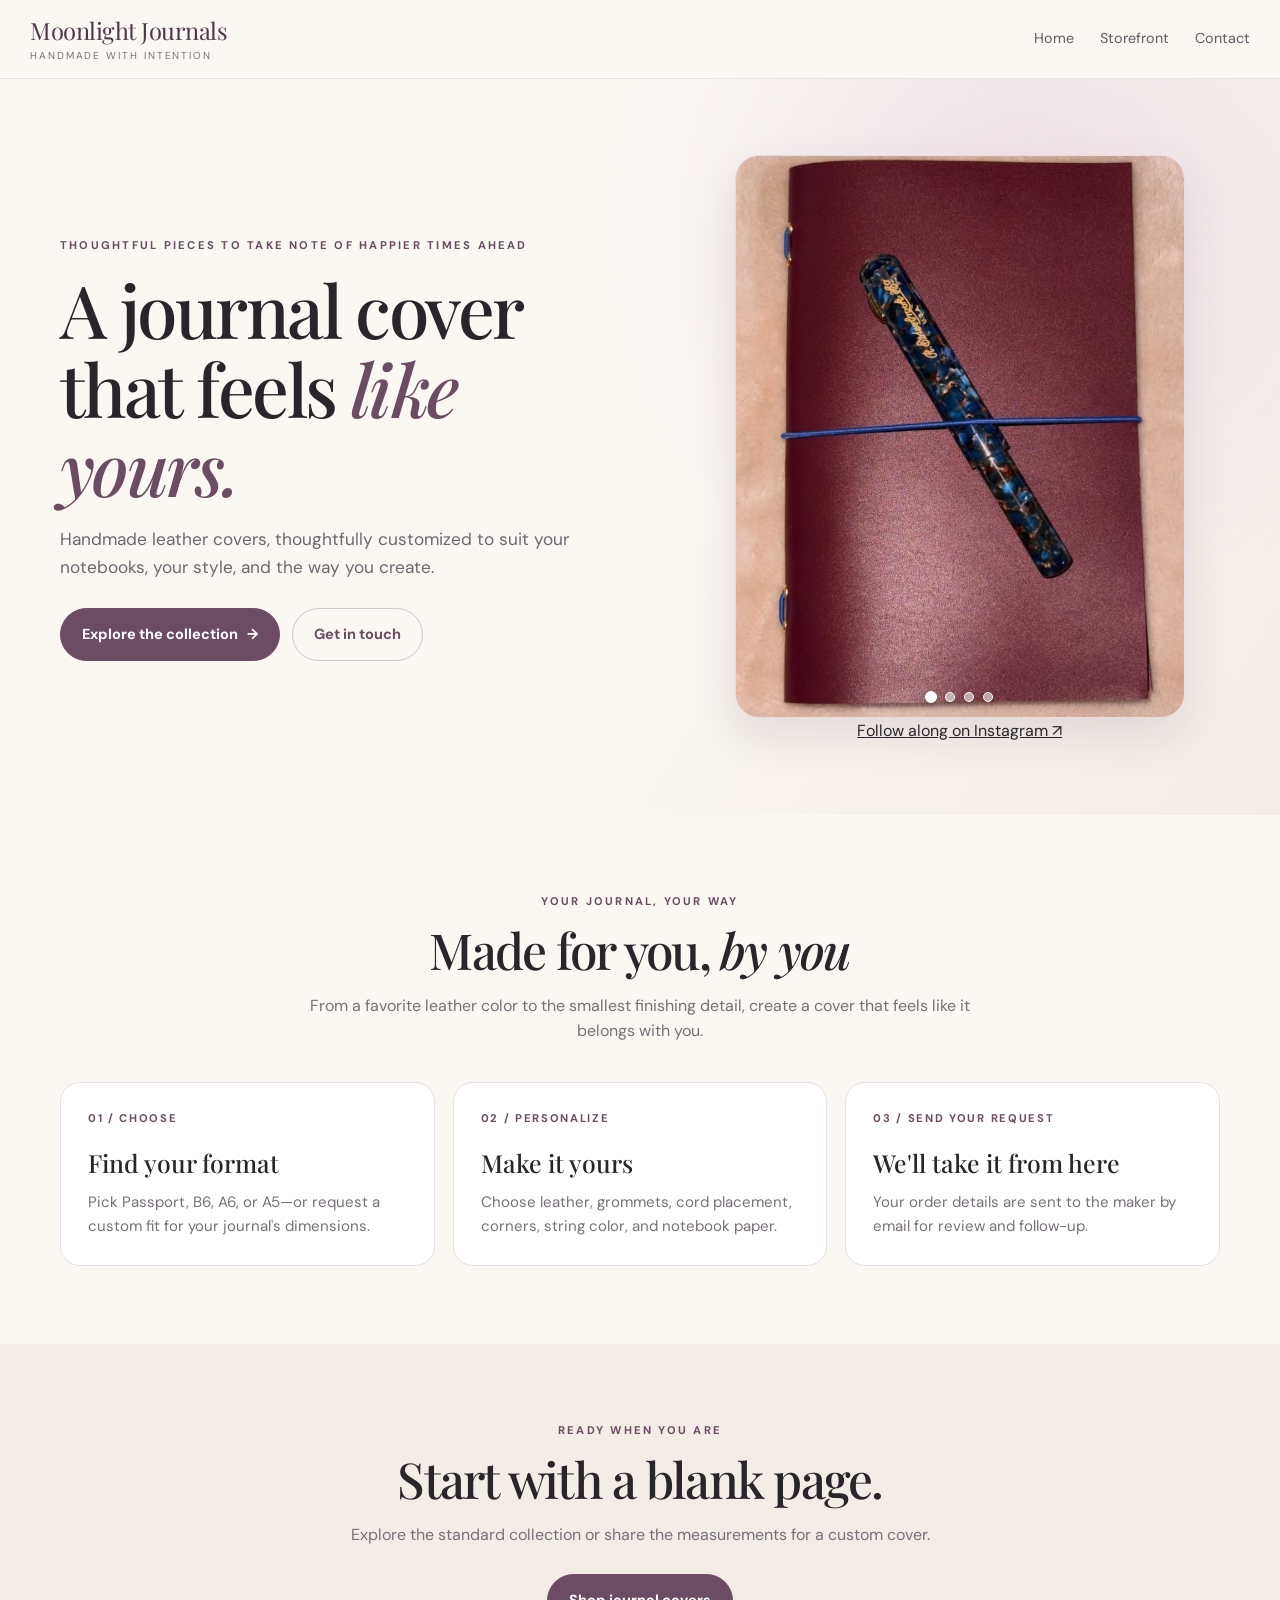
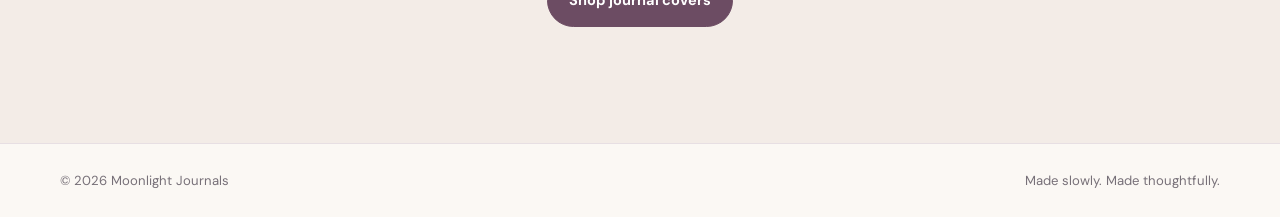
==== commit af0a9ba6: "Update index.html" ====
--- a/index.html
+++ b/index.html
@@ -106,7 +106,7 @@
         <div class="container">
           <div class="section-heading">
             <div class="eyebrow">Your journal, your way</div>
-            <h2 class="display">A little ritual, made personal.</h2>
+            <h2 class="display">Made for you, <em>by you</em></h2>
             <p>From a favorite leather color to the smallest finishing detail, create a cover that feels like it belongs with you.</p>
           </div>
           
--- a/styles.css
+++ b/styles.css
@@ -142,7 +142,7 @@
   }
 
   .swatch-option .swatch {
-    width: 44px;
+    width: 440px;
     height: 44px;
     flex-basis: 44px;
   }
@@ -150,3 +150,91 @@
 
 }
 
+/* Color options: fill the entire button with its color */
+.swatch-option {
+  --swatch-color: #eee8ed;
+  --swatch-ink: #3b3038;
+
+  position: relative;
+  min-height: 72px;
+  padding: 15px 34px 15px 14px;
+  display: flex;
+  align-items: center;
+  justify-content: center;
+  border: 1px solid #e4dce2;
+  border-radius: 12px;
+  background-color: #fff;
+  color: #3b3038;
+  cursor: pointer;
+  overflow: hidden;
+  transition:
+    background-color 180ms ease,
+    color 180ms ease,
+    border-color 180ms ease,
+    box-shadow 180ms ease,
+    transform 180ms ease;
+}
+
+/* Remove the small circle swatches */
+.swatch-option .swatch {
+  display: none;
+}
+
+/* Center the color name */
+.swatch-option .choice-copy {
+  display: flex;
+  align-items: center;
+  justify-content: center;
+  text-align: center;
+  color: inherit;
+  font-weight: 600;
+  overflow-wrap: anywhere;
+}
+
+/* Hover: fill the whole button with its color */
+.swatch-option:hover,
+.swatch-option:focus-within {
+  background-color: var(--swatch-color);
+  color: var(--swatch-ink);
+  border-color: var(--swatch-color);
+  box-shadow: inset 0 0 0 1px var(--swatch-ink);
+  transform: translateY(-1px);
+}
+
+/* Selected: keep the color visible after clicking */
+.swatch-option:has(input[type="radio"]:checked) {
+  background-color: var(--swatch-color);
+  color: var(--swatch-ink);
+  border-color: var(--swatch-color);
+  box-shadow: inset 0 0 0 2px var(--swatch-ink);
+}
+
+/* Keep color names readable */
+.swatch-option .choice-copy small {
+  color: inherit;
+  opacity: 0.85;
+}
+
+/* Position the radio control neatly */
+.swatch-option input[type="radio"] {
+  position: absolute;
+  top: 8px;
+  right: 8px;
+  margin: 0;
+  accent-color: var(--swatch-ink);
+}
+
+/* Keyboard accessibility */
+.swatch-option:focus-within {
+  outline: 2px solid var(--plum);
+  outline-offset: 3px;
+}
+
+/* Respect reduced-motion preferences */
+@media (prefers-reduced-motion: reduce) {
+  .swatch-option {
+    transition: none;
+    transform: none;
+  }
+}
+
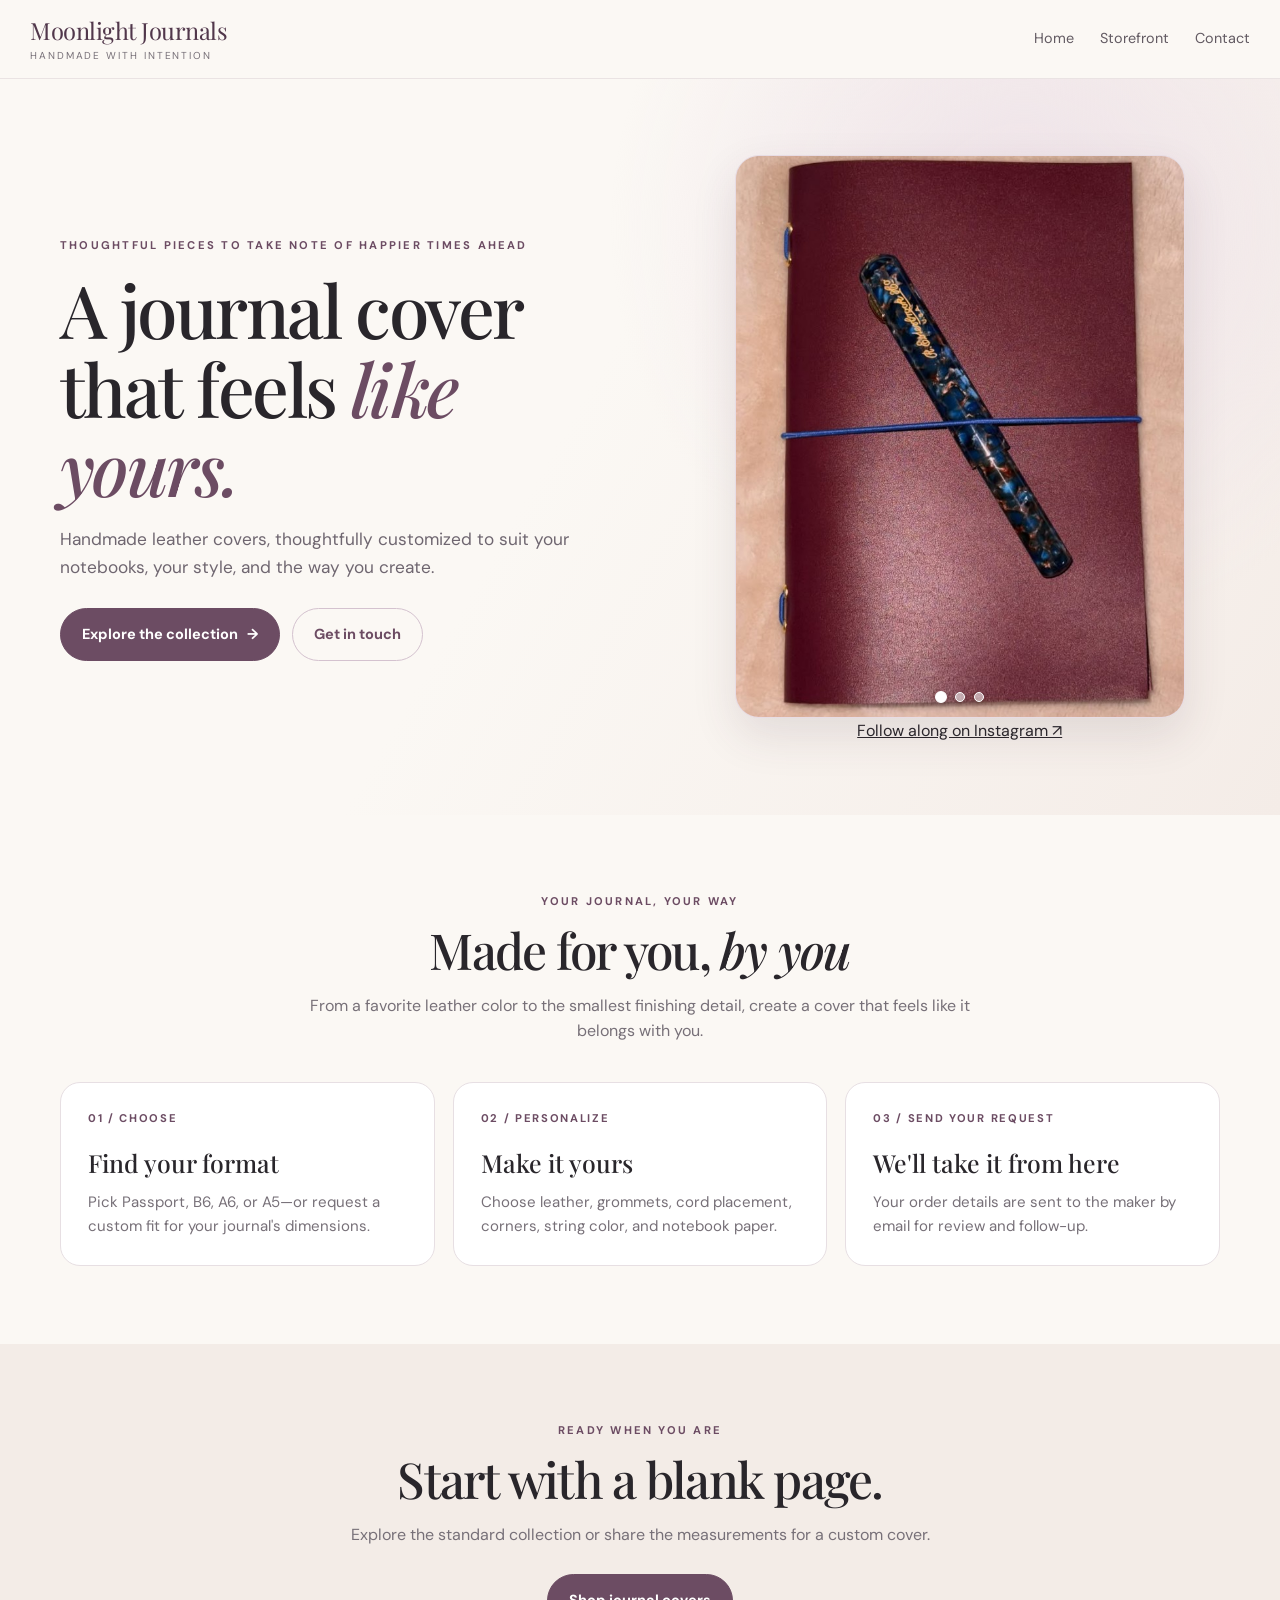
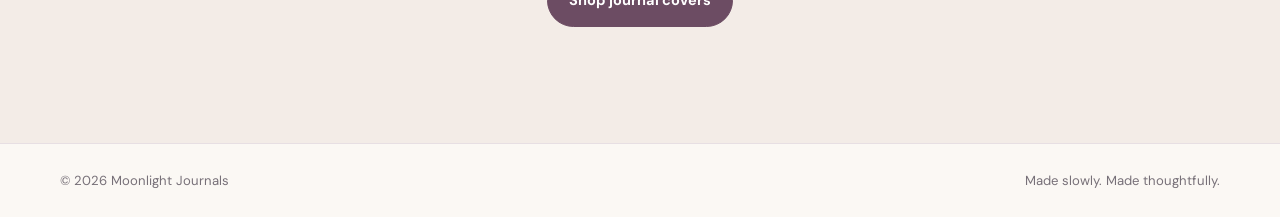
==== commit 34cb1195: "Update index.html remove extra in carousel" ====
--- a/index.html
+++ b/index.html
@@ -60,18 +60,6 @@
       >
     </a>
 
-    <a
-      class="instagram-slide"
-      href="https://www.instagram.com/moonlightjournals.co/"
-      target="_blank"
-      rel="noopener noreferrer"
-      aria-label="View Moonlight Journals on Instagram"
-    >
-      <img
-        src="images/instagram-4.jpg"
-        alt="Moonlight Journals leather color selection"
-      >
-    </a>
 
     <div class="instagram-dots" aria-label="Choose a photo">
       <button class="instagram-dot is-active"
@@ -82,9 +70,6 @@
         aria-pressed="false"></button>
       <button class="instagram-dot"
         type="button" aria-label="Show photo 3"
-        aria-pressed="false"></button>
-      <button class="instagram-dot"
-        type="button" aria-label="Show photo 4"
         aria-pressed="false"></button>
     </div>
   </div>
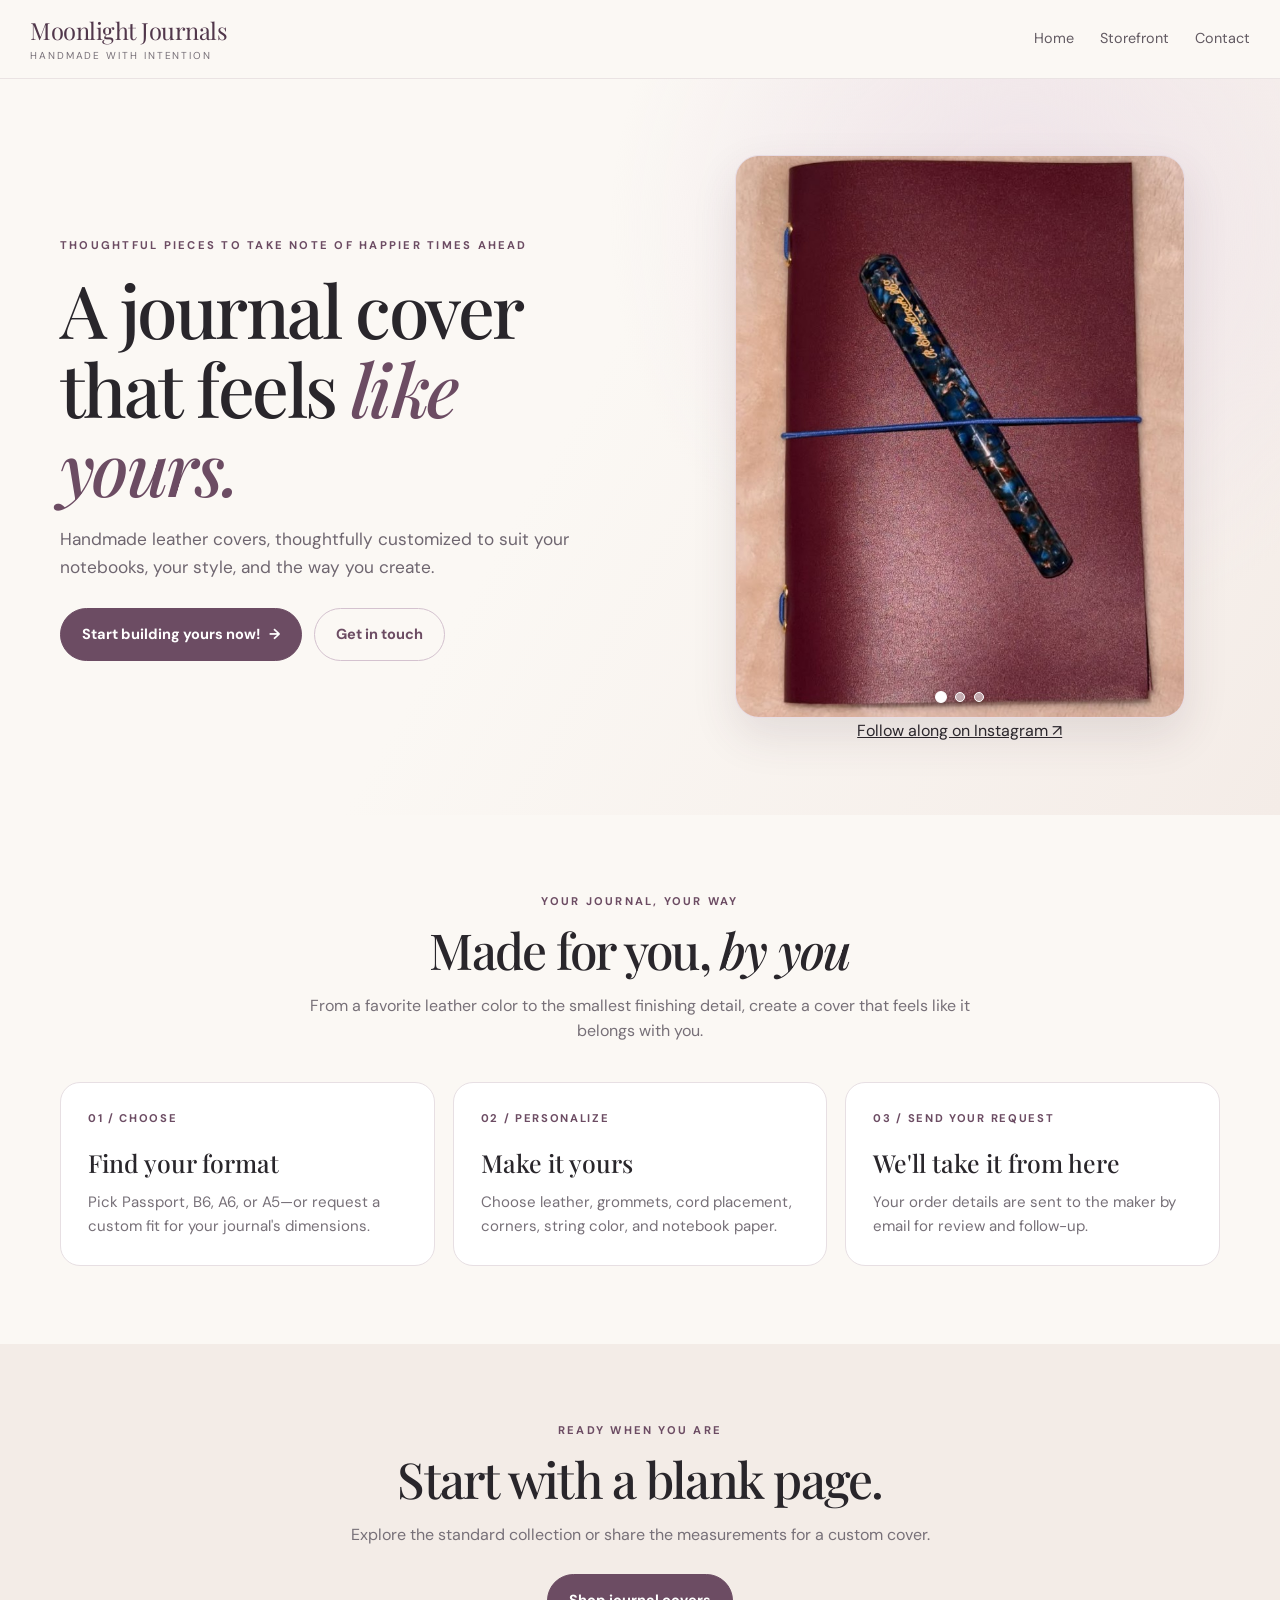
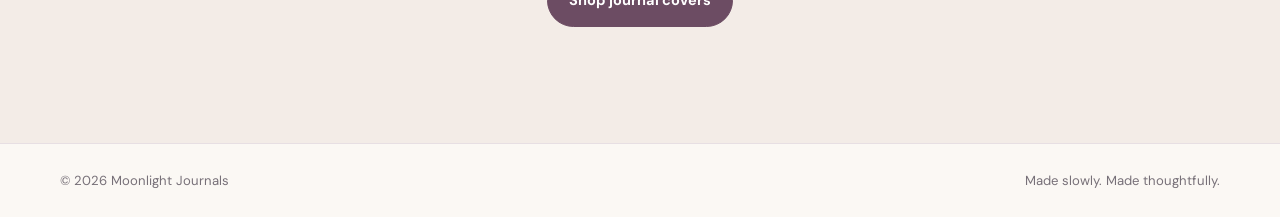
==== commit 4699e60b: "Update index.html" ====
--- a/index.html
+++ b/index.html
@@ -11,7 +11,7 @@
         <div class="eyebrow">Thoughtful pieces to take note of happier times ahead</div>
         <h1 class="display">A journal cover that feels <em>like yours.</em></h1>
         <p class="lead">Handmade leather covers, thoughtfully customized to suit your notebooks, your style, and the way you create.</p>
-        <div class="button-row"><a class="button" href="storefront.html">Explore the collection <span aria-hidden="true">→</span></a>
+        <div class="button-row"><a class="button" href="storefront.html">Start building yours now!<span aria-hidden="true">→</span></a>
           <a class="button secondary" href="contact.html">Get in touch</a></div></div>
         
 
--- a/styles.css
+++ b/styles.css
@@ -1,6 +1,50 @@
 @import url('https://fonts.googleapis.com/css2?family=DM+Sans:wght@400;500;600;700&family=Playfair+Display:ital,wght@0,500;0,600;1,500;1,600&display=swap');
 :root{--ink:#29262b;--muted:#777078;--plum:#6c4c63;--plum-dark:#51374b;--rose:#eadde5;--paper:#fbf8f4;--cream:#f3ece4;--sage:#718779;--line:#e7dfe3;--white:#fff;--gold:#c8a66b;--shadow:0 18px 50px rgba(56,38,51,.09)}
-*{box-sizing:border-box}html{scroll-behavior:smooth}body{margin:0;background:var(--paper);color:var(--ink);font-family:'DM Sans',sans-serif;line-height:1.6}a{color:inherit}button,input,select,textarea{font:inherit}img{max-width:100%}.container{width:min(1160px,calc(100% - 40px));margin-inline:auto}.site-header{position:sticky;top:0;z-index:20;background:rgba(251,248,244,.93);backdrop-filter:blur(14px);border-bottom:1px solid rgba(108,76,99,.12)}.nav-wrap{width:min(1220px,calc(100% - 40px));margin:auto;min-height:78px;display:flex;align-items:center;justify-content:space-between;gap:24px}.brand{font-family:'Playfair Display',serif;font-size:1.48rem;text-decoration:none;line-height:1.15;color:var(--plum-dark);letter-spacing:-.02em}.brand small{display:block;font-family:'DM Sans',sans-serif;font-size:.63rem;letter-spacing:.19em;text-transform:uppercase;color:var(--muted);margin-top:6px}.nav-wrap nav{display:flex;align-items:center;gap:26px}.nav-wrap nav a{text-decoration:none;font-size:.9rem;color:#625a62}.nav-wrap nav a:hover,.nav-wrap nav a[aria-current=page]{color:var(--plum);font-weight:700}.nav-cta{border:1px solid #d8c5d2;padding:10px 16px;border-radius:999px}.eyebrow{font-size:.7rem;letter-spacing:.2em;text-transform:uppercase;color:var(--plum);font-weight:700}.display{font-family:'Playfair Display',serif;font-weight:500;letter-spacing:-.035em;line-height:1.08}.button{display:inline-flex;align-items:center;justify-content:center;gap:9px;padding:14px 21px;border-radius:999px;background:var(--plum);color:#fff;text-decoration:none;border:1px solid var(--plum);font-weight:700;font-size:.91rem;cursor:pointer;transition:.2s}.button:hover{background:var(--plum-dark);transform:translateY(-1px)}.button.secondary{background:transparent;color:var(--plum);border-color:#d4c2cf}.button.secondary:hover{background:#f2e8ef}.button-row{display:flex;flex-wrap:wrap;gap:12px;margin-top:26px}.hero{padding:76px 0 72px;background:radial-gradient(circle at 80% 20%,#eee2e8 0,transparent 35%),linear-gradient(120deg,#fbf8f4 45%,#f4ece7)}.hero-grid{display:grid;grid-template-columns:1.05fr .95fr;align-items:center;gap:64px}.hero h1{font-size:clamp(3rem,5.7vw,5.4rem);margin:15px 0 20px;max-width:690px}.hero h1 em{color:var(--plum);font-weight:500}.lead{font-size:1.08rem;color:#6f6670;max-width:560px}.hero-art{min-height:400px;position:relative;display:grid;place-items:center}.art-halo{position:absolute;width:min(390px,85%);aspect-ratio:1;border-radius:50%;background:#eadde5}.journal-art{position:relative;width:230px;height:310px;border-radius:13px 20px 20px 13px;background:linear-gradient(115deg,#755846,#96765f 35%,#5d4437 100%);box-shadow:18px 25px 25px #6d536333, inset 8px 0 8px #3b2a2440;transform:rotate(7deg);display:grid;place-items:center;border:2px solid #a58a72}.journal-art:before{content:'';position:absolute;left:14px;top:0;bottom:0;width:9px;background:#dfcbb6;opacity:.8;border-radius:4px}.journal-stamp{width:110px;height:110px;border:1px solid #e4c99a;border-radius:50%;display:grid;place-items:center;color:#f1dfbc;text-align:center;font-family:'Playfair Display',serif;font-size:1.05rem;line-height:1.2}.journal-stamp span{font-size:2rem;display:block}.floating-note{position:absolute;right:1%;bottom:26px;background:white;padding:15px 19px;border-radius:14px;box-shadow:var(--shadow);font-size:.83rem;color:#6e646c}.floating-note strong{display:block;color:var(--plum);font-family:'Playfair Display',serif;font-size:1.15rem}.section{padding:78px 0}.section.soft{background:#f3ece7}.section-heading{text-align:center;max-width:680px;margin:0 auto 38px}.section-heading h2{font-size:clamp(2rem,4vw,3.1rem);margin:12px 0}.section-heading p{color:var(--muted)}.cards{display:grid;grid-template-columns:repeat(3,1fr);gap:18px}.card{padding:27px;border:1px solid var(--line);border-radius:20px;background:#fff}.number{font-size:.7rem;letter-spacing:.15em;color:var(--plum);font-weight:700}.card h3{font-family:'Playfair Display',serif;font-size:1.55rem;font-weight:500;margin:15px 0 8px}.card p{margin:0;color:var(--muted);font-size:.94rem}.page-hero{padding:54px 0 30px}.page-hero h1{font-size:clamp(2.6rem,5vw,4.1rem);margin:10px 0 12px}.page-hero p{max-width:720px;color:var(--muted)}.notice{background:#f3e9ef;border:1px solid #e6d5e1;padding:15px 18px;border-radius:14px;color:#5f4c5a;font-size:.9rem;margin-top:22px}.store-grid{display:grid;grid-template-columns:repeat(2,1fr);gap:22px;padding:24px 0 78px}.product-card{background:#fff;border:1px solid var(--line);border-radius:24px;overflow:hidden;box-shadow:0 7px 24px #46334308;display:flex;flex-direction:column}.product-visual{min-height:235px;display:grid;place-items:center;position:relative;background:linear-gradient(140deg,#eee1e7,#f7f0e9)}.product-visual.custom{background:linear-gradient(140deg,#e5e9e1,#f4eee6)}.mini-journal{width:118px;height:155px;border-radius:8px 13px 13px 8px;background:linear-gradient(120deg,#607d6b,#799582 40%,#4e6958);box-shadow:10px 15px 15px #453d3a22,inset 5px 0 4px #344d3d55;transform:rotate(-7deg);border:1px solid #90a394;position:relative}.mini-journal:before{content:'☾';position:absolute;inset:0;display:grid;place-items:center;font-size:2.6rem;color:#e8d7b0;font-family:serif}.mini-journal.brown{background:linear-gradient(120deg,#92745a,#b08e6c 40%,#74543e);border-color:#b79b7b}.mini-journal.brown:before{content:'✦'}.visual-label{position:absolute;left:20px;top:18px;font-size:.67rem;letter-spacing:.16em;text-transform:uppercase;color:#796c75}.product-body{padding:26px;display:flex;flex:1;flex-direction:column}.product-body h2{font:500 1.8rem 'Playfair Display',serif;margin:4px 0 6px}.product-body p{color:var(--muted);margin:0 0 16px}.price-list{display:grid;grid-template-columns:1fr 1fr;gap:9px;margin:6px 0 22px}.price-pill{padding:10px 12px;border-radius:10px;background:#faf6f3;border:1px solid #efe6e1;font-size:.88rem;display:flex;justify-content:space-between;gap:10px}.price-pill strong{color:var(--plum)}.product-body .button{margin-top:auto;align-self:flex-start}.small{font-size:.83rem;color:var(--muted)}footer{padding:26px 0;border-top:1px solid var(--line);color:var(--muted);font-size:.82rem}.footer-inner{display:flex;justify-content:space-between;gap:16px;flex-wrap:wrap}.form-page{padding:36px 0 80px}.checkout-layout{display:grid;grid-template-columns:minmax(0,1fr) 310px;gap:25px;align-items:start}.checkout-main{min-width:0}.checkout-heading{margin-bottom:25px}.checkout-heading h1{font:500 clamp(2.3rem,4.5vw,3.6rem) 'Playfair Display',serif;margin:7px 0}.checkout-heading p{color:var(--muted);margin:0}.steps{display:flex;align-items:center;gap:8px;margin:22px 0 0}.step-dot{width:28px;height:28px;border-radius:50%;background:#e9dce5;color:var(--plum);display:grid;place-items:center;font-size:.78rem;font-weight:700}.step-line{height:1px;width:40px;background:#d8c7d2}.form-card{background:#fff;border:1px solid var(--line);border-radius:20px;padding:clamp(20px,4vw,32px);box-shadow:0 8px 28px #48374707;margin-bottom:17px}.form-card h2{font:500 1.55rem 'Playfair Display',serif;margin:0 0 5px}.form-card .section-sub{font-size:.88rem;color:var(--muted);margin:0 0 22px}.field-grid{display:grid;grid-template-columns:1fr 1fr;gap:18px}.field{min-width:0;margin-bottom:17px}.field:last-child{margin-bottom:0}.field label,.field legend{display:block;font-size:.88rem;font-weight:700;margin-bottom:8px}.required{color:#b45262}.field input:not([type=radio]):not([type=checkbox]),.field select,.field textarea{width:100%;border:1px solid #dcd3da;border-radius:11px;padding:13px 14px;background:#fff;color:var(--ink);outline:none}.field input:focus,.field select:focus,.field textarea:focus{border-color:#98738f;box-shadow:0 0 0 3px #eadde5}.field textarea{min-height:108px;resize:vertical}.hint{font-size:.79rem;color:var(--muted);margin:7px 0 0}.option-grid{display:grid;grid-template-columns:repeat(2,minmax(0,1fr));gap:10px}.option-grid.three{grid-template-columns:repeat(3,minmax(0,1fr))}.choice{position:relative;display:flex;align-items:center;gap:10px;border:1px solid #e4dce2;border-radius:12px;padding:12px;background:#fff;cursor:pointer;min-height:48px;transition:.15s}.choice:hover{border-color:#bda5b8;background:#fdfafd}.choice:has(input:checked){border-color:var(--plum);background:#f5edf3;box-shadow:inset 0 0 0 1px var(--plum)}.choice input{accent-color:var(--plum);flex:0 0 auto}.choice .choice-copy{display:flex;flex-direction:column;line-height:1.3}.choice small{font-size:.75rem;color:var(--muted);margin-top:4px}.swatch{width:24px;height:24px;flex:0 0 24px;border-radius:50%;border:1px solid #0000001b;box-shadow:inset 0 0 0 2px #ffffff60}.swatch.square{border-radius:7px}.swatch-option{min-height:63px}.swatch-option .choice-copy{font-size:.85rem}.swatch-option input{margin-left:auto}.summary-card{position:sticky;top:100px;background:#f3ece7;border-radius:20px;padding:24px;border:1px solid #e8ddd7}.summary-card h2{font:500 1.5rem 'Playfair Display',serif;margin:0 0 17px}.summary-line{display:flex;justify-content:space-between;gap:14px;font-size:.87rem;padding:10px 0;border-bottom:1px solid #e1d4d0}.summary-line span:first-child{color:#71656c}.summary-line strong{text-align:right}.summary-total{font:500 1.4rem 'Playfair Display',serif;display:flex;justify-content:space-between;margin:17px 0 8px}.summary-card .small{line-height:1.55}.summary-card .button{width:100%;margin-top:16px}.check-row{display:flex;align-items:flex-start;gap:10px;font-size:.88rem}.check-row input{margin-top:5px;accent-color:var(--plum)}.form-actions{display:flex;justify-content:space-between;align-items:center;gap:14px;margin-top:20px}.submit-message{display:none;margin:0 0 18px;padding:15px 17px;border-radius:12px;background:#eaf1eb;border:1px solid #cbdccc;color:#3c5d47}.submit-message.error{background:#fbebeb;border-color:#e9caca;color:#8a3f48}.hidden{display:none!important}.contact-grid{display:grid;grid-template-columns:.8fr 1.2fr;gap:28px;padding-bottom:80px}.contact-panel{background:#f1e7ee;border-radius:22px;padding:30px}.contact-panel h2{font:500 1.8rem 'Playfair Display',serif}.contact-panel a{color:var(--plum)}.contact-form{background:#fff;border:1px solid var(--line);border-radius:22px;padding:30px}.sr-only{position:absolute;width:1px;height:1px;padding:0;margin:-1px;overflow:hidden;clip:rect(0,0,0,0);white-space:nowrap;border:0}.honeypot{position:absolute;left:-10000px;top:auto;width:1px;height:1px;overflow:hidden}@media(max-width:850px){.hero-grid{grid-template-columns:1fr;gap:22px}.hero-art{min-height:320px}.hero{padding-top:52px}.cards{grid-template-columns:1fr}.checkout-layout{grid-template-columns:1fr}.summary-card{position:static;order:-1}.summary-card .button{max-width:420px}.contact-grid{grid-template-columns:1fr}}@media(max-width:600px){.container,.nav-wrap{width:min(100% - 28px,1160px)}.nav-wrap{min-height:72px;align-items:flex-start;padding:13px 0;flex-direction:column;gap:10px}.nav-wrap nav{width:100%;gap:17px;overflow:auto;padding-bottom:3px}.nav-wrap nav a{font-size:.82rem;white-space:nowrap}.nav-cta{display:none}.hero h1{font-size:3.1rem}.hero-art{min-height:285px}.journal-art{width:185px;height:250px}.floating-note{right:0;bottom:4px}.section{padding:56px 0}.store-grid{grid-template-columns:1fr;padding-bottom:54px}.page-hero{padding-top:40px}.field-grid{grid-template-columns:1fr;gap:0}.option-grid.three{grid-template-columns:repeat(2,minmax(0,1fr))}.price-list{grid-template-columns:1fr}.form-page{padding-top:28px}.form-card{padding:21px 17px}.summary-card{padding:20px}.form-actions{align-items:stretch;flex-direction:column}.form-actions .button{width:100%}.footer-inner{flex-direction:column;gap:5px}}
+*{box-sizing:border-box}html{scroll-behavior:smooth}body{margin:0;background:var(--paper);color:var(--ink);font-family:'DM Sans',sans-serif;line-height:1.6}a{color:inherit}button,input,select,textarea{font:inherit}img{max-width:100%}.container{width:min(1160px,calc(100% - 40px));margin-inline:auto}.site-header{position:sticky;top:0;z-index:20;background:rgba(251,248,244,.93);backdrop-filter:blur(14px);border-bottom:1px solid rgba(108,76,99,.12)}.nav-wrap{width:min(1220px,calc(100% - 40px));margin:auto;min-height:78px;display:flex;align-items:center;justify-content:space-between;gap:24px}.brand{font-family:'Playfair Display',serif;font-size:1.48rem;text-decoration:none;line-height:1.15;color:var(--plum-dark);letter-spacing:-.02em}.brand small{display:block;font-family:'DM Sans',sans-serif;font-size:.63rem;letter-spacing:.19em;text-transform:uppercase;color:var(--muted);margin-top:6px}.nav-wrap nav{display:flex;align-items:center;gap:26px}.nav-wrap nav a{text-decoration:none;font-size:.9rem;color:#625a62}.nav-wrap nav a:hover,.nav-wrap nav a[aria-current=page]{color:var(--plum);font-weight:700}.nav-cta{border:1px solid #d8c5d2;padding:10px 16px;border-radius:999px}.eyebrow{font-size:.7rem;letter-spacing:.2em;text-transform:uppercase;color:var(--plum);font-weight:700}.display{font-family:'Playfair Display',serif;font-weight:500;letter-spacing:-.035em;line-height:1.08}.button{display:inline-flex;align-items:center;justify-content:center;gap:9px;padding:14px 21px;border-radius:999px;background:var(--plum);color:#fff;text-decoration:none;border:1px solid var(--plum);font-weight:700;font-size:.91rem;cursor:pointer;transition:.2s}.button:hover{background:var(--plum-dark);transform:translateY(-1px)}.button.secondary{background:transparent;color:var(--plum);border-color:#d4c2cf}.button.secondary:hover{background:#f2e8ef}.button-row{display:flex;flex-wrap:wrap;gap:12px;margin-top:26px}.hero{padding:76px 0 72px;background:radial-gradient(circle at 80% 20%,#eee2e8 0,transparent 35%),linear-gradient(120deg,#fbf8f4 45%,#f4ece7)}.hero-grid{display:grid;grid-template-columns:1.05fr .95fr;align-items:center;gap:64px}.hero h1{font-size:clamp(3rem,5.7vw,5.4rem);margin:15px 0 20px;max-width:690px}.hero h1 em{color:var(--plum);font-weight:500}.lead{font-size:1.08rem;color:#6f6670;max-width:560px}.hero-art{min-height:400px;position:relative;display:grid;place-items:center}.art-halo{position:absolute;width:min(390px,85%);aspect-ratio:1;border-radius:50%;background:#eadde5}.journal-art{position:relative;width:230px;height:310px;border-radius:13px 20px 20px 13px;background:linear-gradient(115deg,#755846,#96765f 35%,#5d4437 100%);box-shadow:18px 25px 25px #6d536333, inset 8px 0 8px #3b2a2440;transform:rotate(7deg);display:grid;place-items:center;border:2px solid #a58a72}.journal-art:before{content:'';position:absolute;left:14px;top:0;bottom:0;width:9px;background:#dfcbb6;opacity:.8;border-radius:4px}.journal-stamp{width:110px;height:110px;border:1px solid #e4c99a;border-radius:50%;display:grid;place-items:center;color:#f1dfbc;text-align:center;font-family:'Playfair Display',serif;font-size:1.05rem;line-height:1.2}.journal-stamp span{font-size:2rem;display:block}.floating-note{position:absolute;right:1%;bottom:26px;background:white;padding:15px 19px;border-radius:14px;box-shadow:var(--shadow);font-size:.83rem;color:#6e646c}.floating-note strong{display:block;color:var(--plum);font-family:'Playfair Display',serif;font-size:1.15rem}.section{padding:78px 0}.section.soft{background:#f3ece7}.section-heading{text-align:center;max-width:680px;margin:0 auto 38px}.section-heading h2{font-size:clamp(2rem,4vw,3.1rem);margin:12px 0}.section-heading p{color:var(--muted)}.cards{display:grid;grid-template-columns:repeat(3,1fr);gap:18px}.card{padding:27px;border:1px solid var(--line);border-radius:20px;background:#fff}.number{font-size:.7rem;letter-spacing:.15em;color:var(--plum);font-weight:700}.card h3{font-family:'Playfair Display',serif;font-size:1.55rem;font-weight:500;margin:15px 0 8px}.card p{margin:0;color:var(--muted);font-size:.94rem}.page-hero{padding:54px 0 30px}.page-hero h1{font-size:clamp(2.6rem,5vw,4.1rem);margin:10px 0 12px}.page-hero p{max-width:720px;color:var(--muted)}.notice{background:#f3e9ef;border:1px solid #e6d5e1;padding:15px 18px;border-radius:14px;color:#5f4c5a;font-size:.9rem;margin-top:22px}.store-grid{display:grid;grid-template-columns:repeat(2,1fr);gap:22px;padding:24px 0 78px}.product-card{background:#fff;border:1px solid var(--line);border-radius:24px;overflow:hidden;box-shadow:0 7px 24px #46334308;display:flex;flex-direction:column}.product-visual{min-height:235px;display:grid;place-items:center;position:relative;background:linear-gradient(140deg,#eee1e7,#f7f0e9)}.product-visual.custom{background:linear-gradient(140deg,#e5e9e1,#f4eee6)}.mini-journal{width:118px;height:155px;border-radius:8px 13px 13px 8px;background:linear-gradient(120deg,#607d6b,#799582 40%,#4e6958);box-shadow:10px 15px 15px #453d3a22,inset 5px 0 4px #344d3d55;transform:rotate(-7deg);border:1px solid #90a394;position:relative}.mini-journal:before{content:'☾';position:absolute;inset:0;display:grid;place-items:center;font-size:2.6rem;color:#e8d7b0;font-family:serif}.mini-journal.brown{background:linear-gradient(120deg,#92745a,#b08e6c 40%,#74543e);border-color:#b79b7b}.mini-journal.brown:before{content:'✦'}.visual-label{position:absolute;left:20px;top:18px;font-size:.67rem;letter-spacing:.16em;text-transform:uppercase;color:#796c75}.product-body{padding:26px;display:flex;flex:1;flex-direction:column}.product-body h2{font:500 1.8rem 'Playfair Display',serif;margin:4px 0 6px}.product-body p{color:var(--muted);margin:0 0 16px}.price-list{display:grid;grid-template-columns:1fr 1fr;gap:9px;margin:6px 0 22px}.price-pill{padding:10px 12px;border-radius:10px;background:#faf6f3;border:1px solid #efe6e1;font-size:.88rem;display:flex;justify-content:space-between;gap:10px}.price-pill strong{color:var(--plum)}.product-body .button{margin-top:auto;align-self:flex-start}.small{font-size:.83rem;color:var(--muted)}footer{padding:26px 0;border-top:1px solid var(--line);color:var(--muted);font-size:.82rem}.footer-inner{display:flex;justify-content:space-between;gap:16px;flex-wrap:wrap}.form-page{padding:36px 0 80px}
+.checkout-layout{
+  display:grid;
+  grid-template-columns:minmax(0,1fr) 310px;
+  gap:25px;
+  align-items:start;
+}
+
+.checkout-main{min-width:0}.checkout-heading{margin-bottom:25px}
+.checkout-heading h1{font:500 clamp(2.3rem,4.5vw,3.6rem) 'Playfair Display',serif;margin:7px 0}
+.checkout-heading p{color:var(--muted);margin:0}.steps{display:flex;align-items:center;gap:8px;margin:22px 0 0}.step-dot{width:28px;height:28px;border-radius:50%;background:#e9dce5;color:var(--plum);display:grid;place-items:center;font-size:.78rem;font-weight:700}.step-line{height:1px;width:40px;background:#d8c7d2}.form-card{background:#fff;border:1px solid var(--line);border-radius:20px;padding:clamp(20px,4vw,32px);box-shadow:0 8px 28px #48374707;margin-bottom:17px}.form-card h2{font:500 1.55rem 'Playfair Display',serif;margin:0 0 5px}.form-card .section-sub{font-size:.88rem;color:var(--muted);margin:0 0 22px}.field-grid{display:grid;grid-template-columns:1fr 1fr;gap:18px}.field{min-width:0;margin-bottom:17px}.field:last-child{margin-bottom:0}.field label,.field legend{display:block;font-size:.88rem;font-weight:700;margin-bottom:8px}.required{color:#b45262}.field input:not([type=radio]):not([type=checkbox]),.field select,.field textarea{width:100%;border:1px solid #dcd3da;border-radius:11px;padding:13px 14px;background:#fff;color:var(--ink);outline:none}.field input:focus,.field select:focus,.field textarea:focus{border-color:#98738f;box-shadow:0 0 0 3px #eadde5}.field textarea{min-height:108px;resize:vertical}.hint{font-size:.79rem;color:var(--muted);margin:7px 0 0}.option-grid{display:grid;grid-template-columns:repeat(2,minmax(0,1fr));gap:10px}.option-grid.three{grid-template-columns:repeat(3,minmax(0,1fr))}.choice{position:relative;display:flex;align-items:center;gap:10px;border:1px solid #e4dce2;border-radius:12px;padding:12px;background:#fff;cursor:pointer;min-height:48px;transition:.15s}.choice:hover{border-color:#bda5b8;background:#fdfafd}.choice:has(input:checked){border-color:var(--plum);background:#f5edf3;box-shadow:inset 0 0 0 1px var(--plum)}.choice input{accent-color:var(--plum);flex:0 0 auto}.choice .choice-copy{display:flex;flex-direction:column;line-height:1.3}.choice small{font-size:.75rem;color:var(--muted);margin-top:4px}.swatch{width:24px;height:24px;flex:0 0 24px;border-radius:50%;border:1px solid #0000001b;box-shadow:inset 0 0 0 2px #ffffff60}.swatch.square{border-radius:7px}.swatch-option{min-height:63px}.swatch-option .choice-copy{font-size:.85rem}
+.swatch-option input{margin-left:auto}
+
+.summary-card {
+  position: sticky;
+  top: 100px;
+  align-self: start;
+  height: fit-content;
+  background: #f3ece7;
+  border-radius: 20px;
+  padding: 24px;
+  border: 1px solid #e8ddd7;
+}
+
+.summary-card h2{
+  font:500 1.5rem 'Playfair Display',
+    serif;
+  margin:0 0 17px}
+
+.summary-line{display:flex;justify-content:space-between;gap:14px;font-size:.87rem;padding:10px 0;border-bottom:1px solid #e1d4d0}
+.summary-line span:first-child{color:#71656c}
+.summary-line strong{text-align:right}
+.summary-total{font:500 1.4rem 'Playfair Display',serif;display:flex;justify-content:space-between;margin:17px 0 8px}
+.summary-card .small{line-height:1.55}
+.summary-card .button{width:100%;margin-top:16px}
+@media (max-width: 768px) {
+  .summary-card {
+    position: static;
+  }
+}
+.check-row{display:flex;align-items:flex-start;gap:10px;font-size:.88rem}
+.check-row input{margin-top:5px;accent-color:var(--plum)}
+.form-actions{display:flex;justify-content:space-between;align-items:center;gap:14px;margin-top:20px}
+.submit-message{display:none;margin:0 0 18px;padding:15px 17px;border-radius:12px;background:#eaf1eb;border:1px solid #cbdccc;color:#3c5d47}
+.submit-message.error{background:#fbebeb;border-color:#e9caca;color:#8a3f48}.hidden{display:none!important}.contact-grid{display:grid;grid-template-columns:.8fr 1.2fr;gap:28px;padding-bottom:80px}.contact-panel{background:#f1e7ee;border-radius:22px;padding:30px}.contact-panel h2{font:500 1.8rem 'Playfair Display',serif}.contact-panel a{color:var(--plum)}.contact-form{background:#fff;border:1px solid var(--line);border-radius:22px;padding:30px}.sr-only{position:absolute;width:1px;height:1px;padding:0;margin:-1px;overflow:hidden;clip:rect(0,0,0,0);white-space:nowrap;border:0}.honeypot{position:absolute;left:-10000px;top:auto;width:1px;height:1px;overflow:hidden}@media(max-width:850px){.hero-grid{grid-template-columns:1fr;gap:22px}.hero-art{min-height:320px}.hero{padding-top:52px}.cards{grid-template-columns:1fr}.checkout-layout{grid-template-columns:1fr}.summary-card{position:static;order:-1}.summary-card .button{max-width:420px}.contact-grid{grid-template-columns:1fr}}@media(max-width:600px){.container,.nav-wrap{width:min(100% - 28px,1160px)}.nav-wrap{min-height:72px;align-items:flex-start;padding:13px 0;flex-direction:column;gap:10px}.nav-wrap nav{width:100%;gap:17px;overflow:auto;padding-bottom:3px}.nav-wrap nav a{font-size:.82rem;white-space:nowrap}.nav-cta{display:none}.hero h1{font-size:3.1rem}.hero-art{min-height:285px}.journal-art{width:185px;height:250px}.floating-note{right:0;bottom:4px}.section{padding:56px 0}.store-grid{grid-template-columns:1fr;padding-bottom:54px}.page-hero{padding-top:40px}.field-grid{grid-template-columns:1fr;gap:0}.option-grid.three{grid-template-columns:repeat(2,minmax(0,1fr))}.price-list{grid-template-columns:1fr}.form-page{padding-top:28px}.form-card{padding:21px 17px}.summary-card{padding:20px}.form-actions{align-items:stretch;flex-direction:column}.form-actions .button{width:100%}.footer-inner{flex-direction:column;gap:5px}}
 
 /* Manual fading Instagram-style carousel */
 .instagram-carousel {
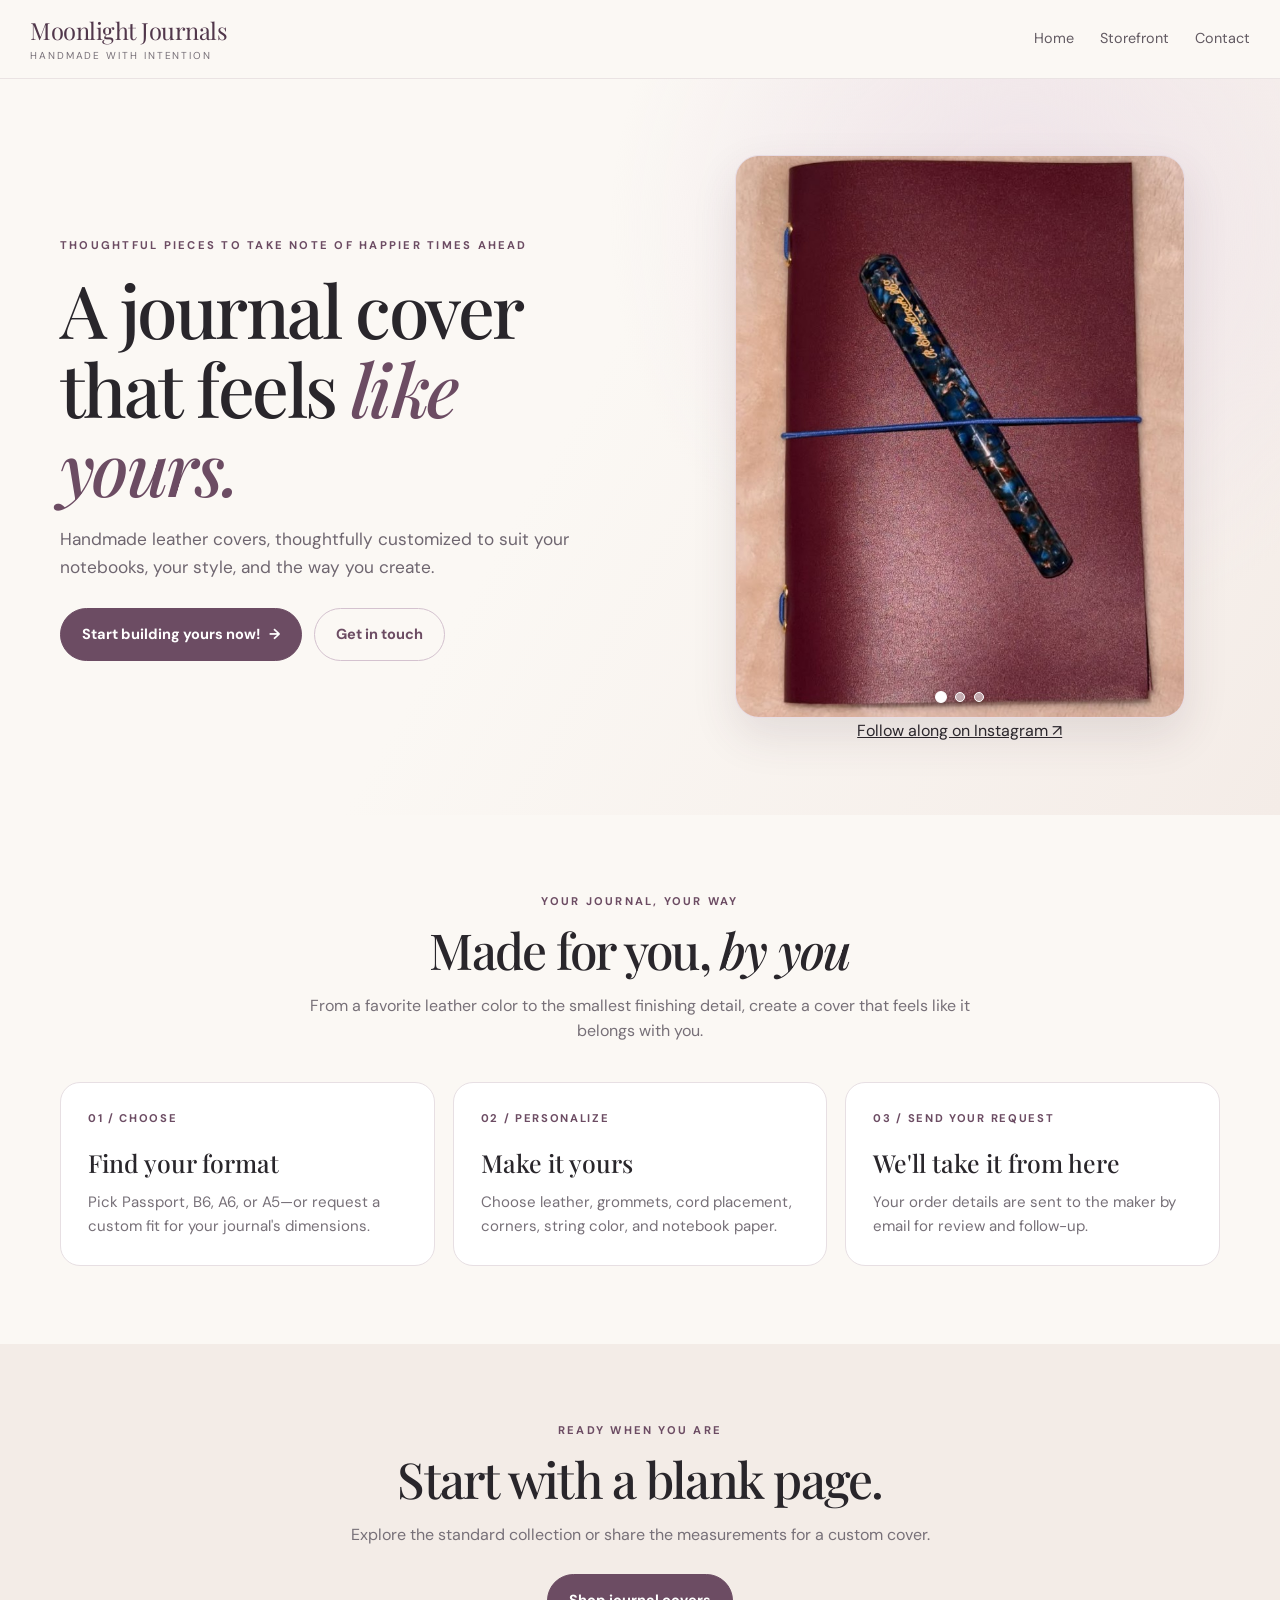
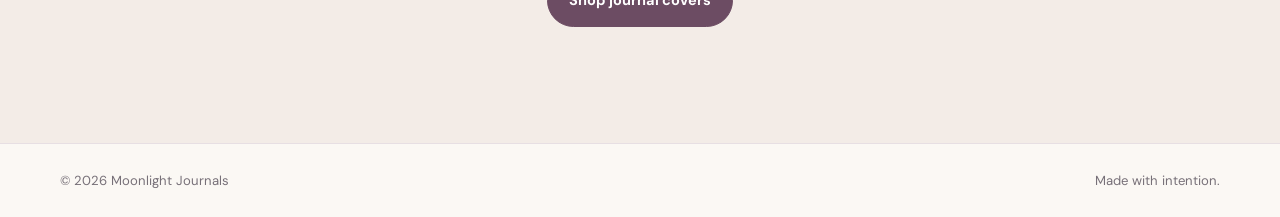
==== commit 7247256c: "Update index.html" ====
--- a/index.html
+++ b/index.html
@@ -125,7 +125,7 @@
     </main>
     <footer>
       <div class="container footer-inner">
-        <span>© <span class="year"></span> Moonlight Journals</span><span>Made slowly. Made thoughtfully.</span></div>
+        <span>© <span class="year"></span> Moonlight Journals</span><span>Made with intention.</span></div>
     </footer>
     
     <script>document.querySelectorAll('.year').forEach(el=>el.textContent=new Date().getFullYear());
